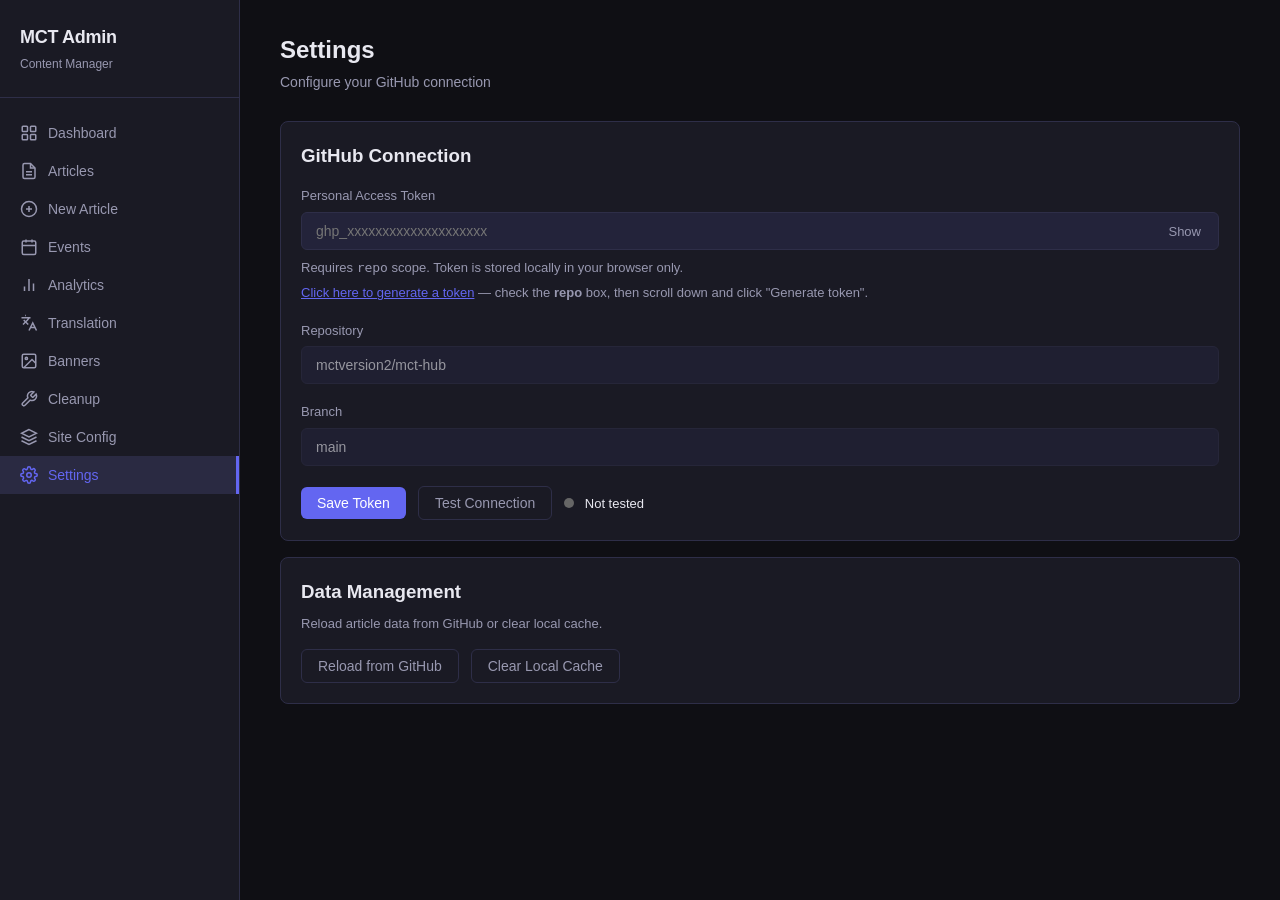
==== admin.html @ 4ca8de37 "Fix: remove localStorage caching for articles (too large, causes corruption)" ====
<!DOCTYPE html>
<html lang="en">
<head>
<meta charset="UTF-8">
<meta name="viewport" content="width=device-width, initial-scale=1.0">
<title>MCT Admin Panel</title>
<style>
*, *::before, *::after { box-sizing: border-box; margin: 0; padding: 0; }

:root {
  --bg: #0f0f14;
  --bg-card: #1a1a24;
  --bg-input: #23233a;
  --bg-hover: #2a2a42;
  --border: #2e2e48;
  --text: #e8e8f0;
  --text-dim: #9898b0;
  --accent: #6366f1;
  --accent-hover: #818cf8;
  --danger: #ef4444;
  --danger-hover: #f87171;
  --success: #22c55e;
  --warning: #f59e0b;
  --radius: 8px;
  --font: 'Inter', -apple-system, BlinkMacSystemFont, 'Segoe UI', sans-serif;
}

body {
  font-family: var(--font);
  background: var(--bg);
  color: var(--text);
  min-height: 100vh;
  line-height: 1.5;
}

/* Layout */
.app { display: flex; min-height: 100vh; }

.sidebar {
  width: 240px;
  background: var(--bg-card);
  border-right: 1px solid var(--border);
  padding: 24px 0;
  flex-shrink: 0;
  position: fixed;
  top: 0;
  left: 0;
  bottom: 0;
  overflow-y: auto;
  z-index: 100;
}

.sidebar-brand {
  padding: 0 20px 24px;
  border-bottom: 1px solid var(--border);
  margin-bottom: 16px;
}

.sidebar-brand h1 {
  font-size: 18px;
  font-weight: 700;
  color: var(--text);
  letter-spacing: -0.3px;
}

.sidebar-brand p {
  font-size: 12px;
  color: var(--text-dim);
  margin-top: 4px;
}

.nav-item {
  display: flex;
  align-items: center;
  gap: 10px;
  padding: 10px 20px;
  color: var(--text-dim);
  cursor: pointer;
  font-size: 14px;
  transition: all 0.15s;
  border: none;
  background: none;
  width: 100%;
  text-align: left;
  font-family: var(--font);
}

.nav-item:hover { background: var(--bg-hover); color: var(--text); }
.nav-item.active { background: var(--bg-hover); color: var(--accent); border-right: 3px solid var(--accent); }
.nav-item svg { width: 18px; height: 18px; flex-shrink: 0; }

.main-content {
  flex: 1;
  margin-left: 240px;
  padding: 32px 40px;
  max-width: 1200px;
}

/* Page header */
.page-header {
  margin-bottom: 28px;
}

.page-header h2 {
  font-size: 24px;
  font-weight: 700;
  margin-bottom: 4px;
}

.page-header p {
  color: var(--text-dim);
  font-size: 14px;
}

/* Cards */
.card {
  background: var(--bg-card);
  border: 1px solid var(--border);
  border-radius: var(--radius);
  padding: 20px;
  margin-bottom: 16px;
}

/* Stats grid */
.stats-grid {
  display: grid;
  grid-template-columns: repeat(auto-fit, minmax(180px, 1fr));
  gap: 16px;
  margin-bottom: 24px;
}

.stat-card {
  background: var(--bg-card);
  border: 1px solid var(--border);
  border-radius: var(--radius);
  padding: 20px;
}

.stat-card .label {
  font-size: 12px;
  color: var(--text-dim);
  text-transform: uppercase;
  letter-spacing: 0.5px;
  margin-bottom: 8px;
}

.stat-card .value {
  font-size: 28px;
  font-weight: 700;
}

/* Buttons */
.btn {
  display: inline-flex;
  align-items: center;
  gap: 6px;
  padding: 8px 16px;
  border-radius: 6px;
  border: none;
  font-family: var(--font);
  font-size: 14px;
  font-weight: 500;
  cursor: pointer;
  transition: all 0.15s;
}

.btn-primary { background: var(--accent); color: white; }
.btn-primary:hover { background: var(--accent-hover); }
.btn-primary:disabled { opacity: 0.5; cursor: not-allowed; }

.btn-danger { background: var(--danger); color: white; }
.btn-danger:hover { background: var(--danger-hover); }

.btn-ghost {
  background: transparent;
  color: var(--text-dim);
  border: 1px solid var(--border);
}
.btn-ghost:hover { background: var(--bg-hover); color: var(--text); }

.btn-sm { padding: 5px 10px; font-size: 13px; }

/* Form elements */
.form-group {
  margin-bottom: 18px;
}

.form-group label {
  display: block;
  font-size: 13px;
  font-weight: 500;
  color: var(--text-dim);
  margin-bottom: 6px;
}

.form-input, .form-select, .form-textarea {
  width: 100%;
  padding: 10px 14px;
  background: var(--bg-input);
  border: 1px solid var(--border);
  border-radius: 6px;
  color: var(--text);
  font-family: var(--font);
  font-size: 14px;
  transition: border-color 0.15s;
}

.form-input:focus, .form-select:focus, .form-textarea:focus {
  outline: none;
  border-color: var(--accent);
}

.form-select {
  appearance: none;
  background-image: url("data:image/svg+xml,%3Csvg xmlns='http://www.w3.org/2000/svg' width='12' height='12' fill='%239898b0' viewBox='0 0 16 16'%3E%3Cpath d='M8 11L3 6h10l-5 5z'/%3E%3C/svg%3E");
  background-repeat: no-repeat;
  background-position: right 12px center;
  padding-right: 36px;
}

.form-textarea {
  min-height: 200px;
  resize: vertical;
  line-height: 1.6;
}

/* Table */
.table-wrap {
  overflow-x: auto;
}

table {
  width: 100%;
  border-collapse: collapse;
  font-size: 14px;
}

th {
  text-align: left;
  padding: 10px 14px;
  font-size: 12px;
  color: var(--text-dim);
  text-transform: uppercase;
  letter-spacing: 0.5px;
  border-bottom: 1px solid var(--border);
  font-weight: 600;
  white-space: nowrap;
  cursor: pointer;
  user-select: none;
}

th:hover { color: var(--text); }
th.sorted { color: var(--accent); }

td {
  padding: 10px 14px;
  border-bottom: 1px solid var(--border);
  vertical-align: top;
}

tr:hover td { background: var(--bg-hover); }

.title-cell {
  max-width: 300px;
  overflow: hidden;
  text-overflow: ellipsis;
  white-space: nowrap;
}

.tag {
  display: inline-block;
  padding: 2px 8px;
  border-radius: 12px;
  font-size: 11px;
  background: var(--bg-hover);
  color: var(--text-dim);
  margin: 1px 2px;
}

.source-badge {
  display: inline-block;
  padding: 2px 8px;
  border-radius: 4px;
  font-size: 11px;
  font-weight: 600;
  text-transform: uppercase;
}

.source-facebook { background: #1a3a5c; color: #60a5fa; }
.source-website { background: #1a3c2a; color: #4ade80; }
.source-mct1_facebook { background: #3a2a1a; color: #fbbf24; }

/* Pagination */
.pagination {
  display: flex;
  align-items: center;
  justify-content: center;
  gap: 8px;
  margin-top: 20px;
  flex-wrap: wrap;
}

.pagination button {
  padding: 6px 12px;
  border-radius: 6px;
  border: 1px solid var(--border);
  background: var(--bg-card);
  color: var(--text-dim);
  cursor: pointer;
  font-family: var(--font);
  font-size: 13px;
}

.pagination button:hover { background: var(--bg-hover); color: var(--text); }
.pagination button.active { background: var(--accent); color: white; border-color: var(--accent); }
.pagination button:disabled { opacity: 0.3; cursor: not-allowed; }

/* Search */
.search-bar {
  position: relative;
  margin-bottom: 16px;
}

.search-bar input {
  width: 100%;
  padding: 10px 14px 10px 40px;
  background: var(--bg-input);
  border: 1px solid var(--border);
  border-radius: 6px;
  color: var(--text);
  font-family: var(--font);
  font-size: 14px;
}

.search-bar input:focus { outline: none; border-color: var(--accent); }

.search-bar svg {
  position: absolute;
  left: 12px;
  top: 50%;
  transform: translateY(-50%);
  width: 18px;
  height: 18px;
  color: var(--text-dim);
}

/* Connection status */
.status-dot {
  display: inline-block;
  width: 10px;
  height: 10px;
  border-radius: 50%;
  margin-right: 6px;
}

.status-dot.connected { background: var(--success); box-shadow: 0 0 6px var(--success); }
.status-dot.disconnected { background: var(--danger); box-shadow: 0 0 6px var(--danger); }
.status-dot.unknown { background: #666; }

/* Toast */
.toast-container {
  position: fixed;
  top: 20px;
  right: 20px;
  z-index: 9999;
  display: flex;
  flex-direction: column;
  gap: 8px;
}

.toast {
  padding: 12px 20px;
  border-radius: 8px;
  font-size: 14px;
  box-shadow: 0 4px 20px rgba(0,0,0,0.4);
  animation: slideIn 0.3s ease;
  max-width: 400px;
}

.toast.success { background: #166534; color: #bbf7d0; border: 1px solid #22c55e; }
.toast.error { background: #7f1d1d; color: #fecaca; border: 1px solid #ef4444; }
.toast.info { background: #1e3a5f; color: #bfdbfe; border: 1px solid #3b82f6; }

@keyframes slideIn {
  from { transform: translateX(100%); opacity: 0; }
  to { transform: translateX(0); opacity: 1; }
}

/* Progress overlay */
.progress-overlay {
  position: fixed;
  inset: 0;
  background: rgba(0,0,0,0.7);
  display: flex;
  align-items: center;
  justify-content: center;
  z-index: 10000;
}

.progress-box {
  background: var(--bg-card);
  border: 1px solid var(--border);
  border-radius: 12px;
  padding: 32px 40px;
  min-width: 380px;
  text-align: center;
}

.progress-box h3 { margin-bottom: 16px; font-size: 18px; }

.progress-bar-track {
  width: 100%;
  height: 6px;
  background: var(--bg-input);
  border-radius: 3px;
  overflow: hidden;
  margin-bottom: 12px;
}

.progress-bar-fill {
  height: 100%;
  background: var(--accent);
  border-radius: 3px;
  transition: width 0.3s;
}

.progress-step {
  font-size: 13px;
  color: var(--text-dim);
}

/* Modal */
.modal-overlay {
  position: fixed;
  inset: 0;
  background: rgba(0,0,0,0.6);
  display: flex;
  align-items: center;
  justify-content: center;
  z-index: 9000;
}

.modal {
  background: var(--bg-card);
  border: 1px solid var(--border);
  border-radius: 12px;
  padding: 28px;
  min-width: 400px;
  max-width: 500px;
}

.modal h3 { margin-bottom: 12px; font-size: 18px; }
.modal p { color: var(--text-dim); font-size: 14px; margin-bottom: 20px; }

.modal-actions {
  display: flex;
  justify-content: flex-end;
  gap: 10px;
}

/* Recent articles list */
.recent-list { list-style: none; }

.recent-list li {
  padding: 10px 0;
  border-bottom: 1px solid var(--border);
  display: flex;
  justify-content: space-between;
  align-items: center;
  font-size: 14px;
}

.recent-list li:last-child { border-bottom: none; }

.recent-title {
  flex: 1;
  overflow: hidden;
  text-overflow: ellipsis;
  white-space: nowrap;
  margin-right: 16px;
}

.recent-date { color: var(--text-dim); font-size: 13px; white-space: nowrap; }

/* Helper */
.hidden { display: none !important; }
.mt-8 { margin-top: 8px; }
.mt-16 { margin-top: 16px; }
.mb-16 { margin-bottom: 16px; }
.flex-between { display: flex; justify-content: space-between; align-items: center; }
.text-dim { color: var(--text-dim); }
.text-sm { font-size: 13px; }

/* Month filter buttons */
.month-filter-btn {
  background: transparent;
  color: var(--text-dim);
  border: 1px solid var(--border);
}
.month-filter-btn:hover { background: var(--bg-hover); color: var(--text); }
.month-filter-btn.active { background: var(--accent); color: white; border-color: var(--accent); }

/* Event color swatches */
.color-swatch {
  display: inline-block;
  width: 22px;
  height: 22px;
  border-radius: 4px;
  border: 1px solid rgba(255,255,255,0.1);
  vertical-align: middle;
}

.duration-badge {
  display: inline-block;
  padding: 2px 8px;
  border-radius: 12px;
  font-size: 11px;
  font-weight: 600;
  text-transform: uppercase;
}

.dur-day { background: #1a3c2a; color: #4ade80; }
.dur-week { background: #1a3a5c; color: #60a5fa; }
.dur-month { background: #3a2a1a; color: #fbbf24; }

.banner-thumb {
  width: 80px;
  height: 32px;
  object-fit: cover;
  border-radius: 4px;
  border: 1px solid var(--border);
}

/* Bar chart */
.bar-row {
  display: flex;
  align-items: center;
  gap: 10px;
  margin-bottom: 8px;
  font-size: 13px;
}
.bar-label {
  width: 120px;
  text-align: right;
  color: var(--text-dim);
  flex-shrink: 0;
  overflow: hidden;
  text-overflow: ellipsis;
  white-space: nowrap;
}
.bar-track {
  flex: 1;
  height: 24px;
  background: var(--bg-input);
  border-radius: 4px;
  overflow: hidden;
}
.bar-fill {
  height: 100%;
  border-radius: 4px;
  display: flex;
  align-items: center;
  padding-left: 8px;
  font-size: 12px;
  font-weight: 600;
  color: white;
  min-width: 30px;
  transition: width 0.5s ease;
}

/* Banner gallery */
.banner-card {
  border: 1px solid var(--border);
  border-radius: 8px;
  overflow: hidden;
  background: var(--bg-card);
}
.banner-card img {
  width: 100%;
  height: 120px;
  object-fit: cover;
  display: block;
}
.banner-card-info {
  padding: 10px 12px;
}
.banner-card-info h4 {
  font-size: 13px;
  font-weight: 600;
  margin-bottom: 2px;
  white-space: nowrap;
  overflow: hidden;
  text-overflow: ellipsis;
}
.banner-card-info p {
  font-size: 12px;
  color: var(--text-dim);
}
.banner-card-actions {
  padding: 0 12px 10px;
  display: flex;
  gap: 6px;
}

.banner-missing {
  display: flex;
  align-items: center;
  justify-content: center;
  height: 120px;
  background: var(--bg-input);
  color: var(--text-dim);
  font-size: 13px;
}

/* Cleanup preview */
.cleanup-match {
  padding: 10px 14px;
  border-bottom: 1px solid var(--border);
  font-size: 13px;
}
.cleanup-match:last-child { border-bottom: none; }
.cleanup-match-title {
  font-weight: 600;
  margin-bottom: 4px;
  color: var(--text);
}
.cleanup-match-context {
  color: var(--text-dim);
  line-height: 1.5;
}
.cleanup-match-context mark {
  background: rgba(239,68,68,0.3);
  color: var(--text);
  padding: 1px 2px;
  border-radius: 2px;
}
.cleanup-match-context .replacement {
  background: rgba(34,197,94,0.3);
  color: var(--text);
  padding: 1px 2px;
  border-radius: 2px;
}

/* Issue cards */
.issue-card {
  padding: 12px 16px;
  border: 1px solid var(--border);
  border-radius: 8px;
  margin-bottom: 8px;
  display: flex;
  align-items: center;
  gap: 12px;
}
.issue-icon {
  width: 32px;
  height: 32px;
  border-radius: 8px;
  display: flex;
  align-items: center;
  justify-content: center;
  flex-shrink: 0;
  font-size: 16px;
}
.issue-icon.ok { background: #1a3c2a; }
.issue-icon.warn { background: #3a2a1a; }
.issue-icon.error { background: #3a1a1a; }

/* Scrollbar */
::-webkit-scrollbar { width: 8px; height: 8px; }
::-webkit-scrollbar-track { background: var(--bg); }
::-webkit-scrollbar-thumb { background: var(--border); border-radius: 4px; }
::-webkit-scrollbar-thumb:hover { background: #444; }

/* Token input */
.token-input-wrap {
  position: relative;
}
.token-toggle {
  position: absolute;
  right: 10px;
  top: 50%;
  transform: translateY(-50%);
  background: none;
  border: none;
  color: var(--text-dim);
  cursor: pointer;
  font-size: 13px;
  padding: 4px 8px;
}
.token-toggle:hover { color: var(--text); }

/* Responsive */
@media (max-width: 900px) {
  .sidebar { width: 60px; padding: 16px 0; }
  .sidebar-brand { padding: 0 10px 16px; }
  .sidebar-brand h1 { font-size: 14px; }
  .sidebar-brand p { display: none; }
  .nav-item span { display: none; }
  .nav-item { padding: 10px; justify-content: center; }
  .main-content { margin-left: 60px; padding: 20px; }
}
</style>
</head>
<body>
<div class="app">
  <!-- Sidebar -->
  <nav class="sidebar">
    <div class="sidebar-brand">
      <h1>MCT Admin</h1>
      <p>Content Manager</p>
    </div>
    <button class="nav-item active" data-page="dashboard" onclick="navigateTo('dashboard')">
      <svg viewBox="0 0 24 24" fill="none" stroke="currentColor" stroke-width="2"><rect x="3" y="3" width="7" height="7" rx="1"/><rect x="14" y="3" width="7" height="7" rx="1"/><rect x="3" y="14" width="7" height="7" rx="1"/><rect x="14" y="14" width="7" height="7" rx="1"/></svg>
      <span>Dashboard</span>
    </button>
    <button class="nav-item" data-page="articles" onclick="navigateTo('articles')">
      <svg viewBox="0 0 24 24" fill="none" stroke="currentColor" stroke-width="2"><path d="M14 2H6a2 2 0 00-2 2v16a2 2 0 002 2h12a2 2 0 002-2V8z"/><polyline points="14,2 14,8 20,8"/><line x1="16" y1="13" x2="8" y2="13"/><line x1="16" y1="17" x2="8" y2="17"/></svg>
      <span>Articles</span>
    </button>
    <button class="nav-item" data-page="create" onclick="navigateTo('create')">
      <svg viewBox="0 0 24 24" fill="none" stroke="currentColor" stroke-width="2"><circle cx="12" cy="12" r="10"/><line x1="12" y1="8" x2="12" y2="16"/><line x1="8" y1="12" x2="16" y2="12"/></svg>
      <span>New Article</span>
    </button>
    <button class="nav-item" data-page="events" onclick="navigateTo('events')">
      <svg viewBox="0 0 24 24" fill="none" stroke="currentColor" stroke-width="2"><rect x="3" y="4" width="18" height="18" rx="2" ry="2"/><line x1="16" y1="2" x2="16" y2="6"/><line x1="8" y1="2" x2="8" y2="6"/><line x1="3" y1="10" x2="21" y2="10"/></svg>
      <span>Events</span>
    </button>
    <button class="nav-item" data-page="analytics" onclick="navigateTo('analytics')">
      <svg viewBox="0 0 24 24" fill="none" stroke="currentColor" stroke-width="2"><path d="M18 20V10"/><path d="M12 20V4"/><path d="M6 20v-6"/></svg>
      <span>Analytics</span>
    </button>
    <button class="nav-item" data-page="translations" onclick="navigateTo('translations')">
      <svg viewBox="0 0 24 24" fill="none" stroke="currentColor" stroke-width="2"><path d="M5 8l6 6"/><path d="M4 14l6-6 2-3"/><path d="M2 5h12"/><path d="M7 2h1"/><path d="M22 22l-5-10-5 10"/><path d="M14 18h6"/></svg>
      <span>Translation</span>
    </button>
    <button class="nav-item" data-page="banners" onclick="navigateTo('banners')">
      <svg viewBox="0 0 24 24" fill="none" stroke="currentColor" stroke-width="2"><rect x="3" y="3" width="18" height="18" rx="2"/><circle cx="8.5" cy="8.5" r="1.5"/><path d="M21 15l-5-5L5 21"/></svg>
      <span>Banners</span>
    </button>
    <button class="nav-item" data-page="cleanup" onclick="navigateTo('cleanup')">
      <svg viewBox="0 0 24 24" fill="none" stroke="currentColor" stroke-width="2"><path d="M14.7 6.3a1 1 0 000 1.4l1.6 1.6a1 1 0 001.4 0l3.77-3.77a6 6 0 01-7.94 7.94l-6.91 6.91a2.12 2.12 0 01-3-3l6.91-6.91a6 6 0 017.94-7.94l-3.76 3.76z"/></svg>
      <span>Cleanup</span>
    </button>
    <button class="nav-item" data-page="site-settings" onclick="navigateTo('site-settings')">
      <svg viewBox="0 0 24 24" fill="none" stroke="currentColor" stroke-width="2"><path d="M12 2L2 7l10 5 10-5-10-5z"/><path d="M2 17l10 5 10-5"/><path d="M2 12l10 5 10-5"/></svg>
      <span>Site Config</span>
    </button>
    <button class="nav-item" data-page="settings" onclick="navigateTo('settings')">
      <svg viewBox="0 0 24 24" fill="none" stroke="currentColor" stroke-width="2"><circle cx="12" cy="12" r="3"/><path d="M19.4 15a1.65 1.65 0 00.33 1.82l.06.06a2 2 0 010 2.83 2 2 0 01-2.83 0l-.06-.06a1.65 1.65 0 00-1.82-.33 1.65 1.65 0 00-1 1.51V21a2 2 0 01-4 0v-.09A1.65 1.65 0 009 19.4a1.65 1.65 0 00-1.82.33l-.06.06a2 2 0 01-2.83-2.83l.06-.06A1.65 1.65 0 004.68 15a1.65 1.65 0 00-1.51-1H3a2 2 0 010-4h.09A1.65 1.65 0 004.6 9a1.65 1.65 0 00-.33-1.82l-.06-.06a2 2 0 012.83-2.83l.06.06A1.65 1.65 0 009 4.68a1.65 1.65 0 001-1.51V3a2 2 0 014 0v.09a1.65 1.65 0 001 1.51 1.65 1.65 0 001.82-.33l.06-.06a2 2 0 012.83 2.83l-.06.06A1.65 1.65 0 0019.32 9a1.65 1.65 0 001.51 1H21a2 2 0 010 4h-.09a1.65 1.65 0 00-1.51 1z"/></svg>
      <span>Settings</span>
    </button>
  </nav>

  <!-- Main content area -->
  <main class="main-content">

    <!-- DASHBOARD PAGE -->
    <div id="page-dashboard" class="page">
      <div class="page-header">
        <h2>Dashboard</h2>
        <p>Overview of your Morning Coffee Thoughts articles</p>
      </div>
      <div id="dashboard-loading" class="card" style="text-align:center;padding:40px;">
        Loading articles from GitHub...
      </div>
      <div id="dashboard-content" class="hidden">
        <div class="stats-grid" id="stats-grid"></div>
        <div class="card">
          <div class="flex-between mb-16">
            <h3>Recently Added</h3>
          </div>
          <ul class="recent-list" id="recent-list"></ul>
        </div>
        <div class="card mt-16">
          <div class="flex-between mb-16">
            <h3>Quick Search</h3>
          </div>
          <div class="search-bar">
            <svg viewBox="0 0 24 24" fill="none" stroke="currentColor" stroke-width="2"><circle cx="11" cy="11" r="8"/><line x1="21" y1="21" x2="16.65" y2="16.65"/></svg>
            <input type="text" id="dashboard-search" placeholder="Search articles by title..." oninput="dashboardSearch(this.value)">
          </div>
          <ul class="recent-list" id="search-results"></ul>
        </div>
      </div>
      <div id="dashboard-no-token" class="card hidden" style="text-align:center;padding:40px;">
        <p style="margin-bottom:16px;">No GitHub token configured. Please set up your token in Settings first.</p>
        <button class="btn btn-primary" onclick="navigateTo('settings')">Go to Settings</button>
      </div>
    </div>

    <!-- ARTICLES PAGE -->
    <div id="page-articles" class="page hidden">
      <div class="page-header flex-between">
        <div>
          <h2>Articles</h2>
          <p>Manage all your articles</p>
        </div>
        <button class="btn btn-primary" onclick="navigateTo('create')">+ New Article</button>
      </div>
      <div class="search-bar">
        <svg viewBox="0 0 24 24" fill="none" stroke="currentColor" stroke-width="2"><circle cx="11" cy="11" r="8"/><line x1="21" y1="21" x2="16.65" y2="16.65"/></svg>
        <input type="text" id="articles-search" placeholder="Search articles..." oninput="filterArticles(this.value)">
      </div>
      <div class="card" style="padding:0;overflow:hidden;">
        <div class="table-wrap">
          <table>
            <thead>
              <tr>
                <th onclick="sortArticles('title')">Title</th>
                <th onclick="sortArticles('category')">Category</th>
                <th onclick="sortArticles('source')">Source</th>
                <th onclick="sortArticles('date')" class="sorted">Date</th>
                <th>Tags</th>
                <th onclick="sortArticles('word_count')">Words</th>
                <th>Actions</th>
              </tr>
            </thead>
            <tbody id="articles-tbody"></tbody>
          </table>
        </div>
      </div>
      <div class="pagination" id="articles-pagination"></div>
    </div>

    <!-- CREATE / EDIT PAGE -->
    <div id="page-create" class="page hidden">
      <div class="page-header">
        <h2 id="form-title">Create New Article</h2>
        <p id="form-subtitle">Write and publish a new article to the MCT portal</p>
      </div>
      <div class="card">
        <form id="article-form" onsubmit="return false;">
          <input type="hidden" id="edit-index" value="">
          <div style="display:grid;grid-template-columns:1fr 1fr;gap:0 24px;">
            <div class="form-group">
              <label for="field-title">Title</label>
              <input type="text" id="field-title" class="form-input" required placeholder="Article title">
            </div>
            <div class="form-group">
              <label for="field-date">Date</label>
              <input type="date" id="field-date" class="form-input" required>
            </div>
            <div class="form-group">
              <label for="field-category">Category</label>
              <select id="field-category" class="form-select" required>
                <option value="News">News</option>
                <option value="Commentary">Commentary</option>
                <option value="Opinion">Opinion</option>
                <option value="Reflection">Reflection</option>
                <option value="Coffee">Coffee</option>
              </select>
            </div>
            <div class="form-group">
              <label for="field-source">Source</label>
              <select id="field-source" class="form-select" required>
                <option value="website" selected>website</option>
                <option value="facebook">facebook</option>
                <option value="mct1_facebook">mct1_facebook</option>
              </select>
            </div>
            <div class="form-group">
              <label for="field-tags">Tags (comma-separated)</label>
              <input type="text" id="field-tags" class="form-input" placeholder="e.g. politics, economy, opinion">
            </div>
            <div class="form-group">
              <label for="field-image">Image URL (optional)</label>
              <input type="text" id="field-image" class="form-input" placeholder="https://example.com/image.jpg">
            </div>
          </div>
          <div class="form-group">
            <label for="field-text">Article Text</label>
            <textarea id="field-text" class="form-textarea" required placeholder="Write your article here..."></textarea>
          </div>
          <div style="display:flex;gap:12px;align-items:center;">
            <button type="button" class="btn btn-primary" id="publish-btn" onclick="publishArticle()">Publish Article</button>
            <button type="button" class="btn btn-ghost" id="cancel-edit-btn" class="hidden" onclick="cancelEdit()">Cancel</button>
            <span id="word-count-display" class="text-dim text-sm"></span>
          </div>
        </form>
      </div>
    </div>

    <!-- EVENTS PAGE -->
    <div id="page-events" class="page hidden">
      <div class="page-header flex-between">
        <div>
          <h2>Events Manager</h2>
          <p>Manage event banners that appear on the portal</p>
        </div>
        <button class="btn btn-primary" onclick="showEventForm()">+ New Event</button>
      </div>

      <div id="events-loading" class="card" style="text-align:center;padding:40px;">Loading events from GitHub...</div>
      <div id="events-content" class="hidden">
        <!-- Events stats -->
        <div class="stats-grid" id="events-stats"></div>

        <!-- Month filter -->
        <div class="card" style="padding:12px 20px;margin-bottom:16px;">
          <div style="display:flex;gap:8px;flex-wrap:wrap;align-items:center;">
            <span class="text-dim text-sm" style="margin-right:4px;">Filter:</span>
            <button class="btn btn-sm month-filter-btn active" data-month="0" onclick="filterEventsByMonth(0)">All</button>
            <button class="btn btn-sm month-filter-btn" data-month="1" onclick="filterEventsByMonth(1)">Jan</button>
            <button class="btn btn-sm month-filter-btn" data-month="2" onclick="filterEventsByMonth(2)">Feb</button>
            <button class="btn btn-sm month-filter-btn" data-month="3" onclick="filterEventsByMonth(3)">Mar</button>
            <button class="btn btn-sm month-filter-btn" data-month="4" onclick="filterEventsByMonth(4)">Apr</button>
            <button class="btn btn-sm month-filter-btn" data-month="5" onclick="filterEventsByMonth(5)">May</button>
            <button class="btn btn-sm month-filter-btn" data-month="6" onclick="filterEventsByMonth(6)">Jun</button>
            <button class="btn btn-sm month-filter-btn" data-month="7" onclick="filterEventsByMonth(7)">Jul</button>
            <button class="btn btn-sm month-filter-btn" data-month="8" onclick="filterEventsByMonth(8)">Aug</button>
            <button class="btn btn-sm month-filter-btn" data-month="9" onclick="filterEventsByMonth(9)">Sep</button>
            <button class="btn btn-sm month-filter-btn" data-month="10" onclick="filterEventsByMonth(10)">Oct</button>
            <button class="btn btn-sm month-filter-btn" data-month="11" onclick="filterEventsByMonth(11)">Nov</button>
            <button class="btn btn-sm month-filter-btn" data-month="12" onclick="filterEventsByMonth(12)">Dec</button>
          </div>
        </div>

        <!-- Events table -->
        <div class="card" style="padding:0;overflow:hidden;">
          <div class="table-wrap">
            <table>
              <thead>
                <tr>
                  <th>Event</th>
                  <th>Period</th>
                  <th>Duration</th>
                  <th>Colors</th>
                  <th>Banner</th>
                  <th>Actions</th>
                </tr>
              </thead>
              <tbody id="events-tbody"></tbody>
            </table>
          </div>
        </div>
      </div>

      <!-- Event form (hidden by default) -->
      <div id="event-form-section" class="hidden">
        <div class="card" style="margin-top:16px;">
          <h3 id="event-form-title" style="margin-bottom:20px;">New Event</h3>
          <form id="event-form" onsubmit="return false;">
            <input type="hidden" id="event-edit-idx" value="-1">

            <div style="display:grid;grid-template-columns:1fr 1fr;gap:0 24px;">
              <div class="form-group">
                <label for="evt-id">ID (slug)</label>
                <input type="text" id="evt-id" class="form-input" placeholder="e.g. new-year, christmas" required>
              </div>
              <div class="form-group">
                <label for="evt-emoji">Emoji</label>
                <input type="text" id="evt-emoji" class="form-input" placeholder="e.g. 🎆" style="max-width:120px;">
              </div>
              <div class="form-group" style="grid-column:1/-1;">
                <label for="evt-name">Name</label>
                <input type="text" id="evt-name" class="form-input" placeholder="Event display title" required>
              </div>
              <div class="form-group" style="grid-column:1/-1;">
                <label for="evt-subtitle">Subtitle</label>
                <input type="text" id="evt-subtitle" class="form-input" placeholder="Secondary line / call to action">
              </div>

              <div class="form-group">
                <label for="evt-start-month">Start Month (1-12)</label>
                <input type="number" id="evt-start-month" class="form-input" min="1" max="12" required>
              </div>
              <div class="form-group">
                <label for="evt-start-day">Start Day (1-31)</label>
                <input type="number" id="evt-start-day" class="form-input" min="1" max="31" required>
              </div>
              <div class="form-group">
                <label for="evt-end-month">End Month (1-12)</label>
                <input type="number" id="evt-end-month" class="form-input" min="1" max="12" required>
              </div>
              <div class="form-group">
                <label for="evt-end-day">End Day (1-31)</label>
                <input type="number" id="evt-end-day" class="form-input" min="1" max="31" required>
              </div>

              <div class="form-group">
                <label for="evt-duration">Duration (priority)</label>
                <select id="evt-duration" class="form-select" required>
                  <option value="day">Day</option>
                  <option value="week">Week</option>
                  <option value="month">Month</option>
                </select>
              </div>
              <div class="form-group">
                <label>&nbsp;</label>
                <p class="text-dim text-sm" style="margin-top:4px;">Day &gt; Week &gt; Month priority. Shorter events override longer ones when overlapping.</p>
              </div>

              <div class="form-group">
                <label for="evt-accent1">Accent Color</label>
                <div style="display:flex;gap:8px;align-items:center;">
                  <input type="color" id="evt-accent1" value="#6366f1" style="width:48px;height:36px;border:1px solid var(--border);border-radius:4px;background:var(--bg-input);cursor:pointer;">
                  <input type="text" id="evt-accent1-hex" class="form-input" style="max-width:120px;" placeholder="#hex" oninput="document.getElementById('evt-accent1').value=this.value">
                </div>
              </div>
              <div class="form-group">
                <label for="evt-accent2">Accent Color 2</label>
                <div style="display:flex;gap:8px;align-items:center;">
                  <input type="color" id="evt-accent2" value="#4f46e5" style="width:48px;height:36px;border:1px solid var(--border);border-radius:4px;background:var(--bg-input);cursor:pointer;">
                  <input type="text" id="evt-accent2-hex" class="form-input" style="max-width:120px;" placeholder="#hex" oninput="document.getElementById('evt-accent2').value=this.value">
                </div>
              </div>
              <div class="form-group">
                <label for="evt-text-color">Text Color</label>
                <div style="display:flex;gap:8px;align-items:center;">
                  <input type="color" id="evt-text-color" value="#ffffff" style="width:48px;height:36px;border:1px solid var(--border);border-radius:4px;background:var(--bg-input);cursor:pointer;">
                  <input type="text" id="evt-text-color-hex" class="form-input" style="max-width:120px;" placeholder="#hex" oninput="document.getElementById('evt-text-color').value=this.value">
                </div>
              </div>
              <div class="form-group">
                <label>Preview</label>
                <div id="evt-color-preview" style="height:50px;border-radius:8px;display:flex;align-items:center;justify-content:center;font-weight:600;font-size:14px;">Banner Preview</div>
              </div>

              <div class="form-group" style="grid-column:1/-1;">
                <label for="evt-image-prompt">Image Prompt (for AI generation)</label>
                <textarea id="evt-image-prompt" class="form-textarea" style="min-height:80px;" placeholder="AI image generation prompt, e.g. 'Festive New Year celebration banner, golden fireworks...'"></textarea>
              </div>

              <div class="form-group" style="grid-column:1/-1;">
                <label for="evt-banner-upload">Banner Image (upload)</label>
                <div style="display:flex;gap:12px;align-items:center;">
                  <input type="file" id="evt-banner-upload" accept="image/png,image/jpeg,image/webp" style="font-size:13px;">
                  <span id="evt-banner-status" class="text-dim text-sm"></span>
                </div>
                <p class="text-dim text-sm mt-8">Upload a banner image (PNG/JPG/WebP). It will be saved as <code>events/event-{id}.png</code> on GitHub.</p>
                <div id="evt-banner-preview" style="margin-top:12px;"></div>
              </div>
            </div>

            <div style="display:flex;gap:12px;margin-top:12px;">
              <button type="button" class="btn btn-primary" onclick="saveEvent()">Save Event</button>
              <button type="button" class="btn btn-ghost" onclick="cancelEventForm()">Cancel</button>
            </div>
          </form>
        </div>
      </div>
    </div>

    <!-- Event delete confirmation modal -->
    <div class="modal-overlay hidden" id="event-delete-modal">
      <div class="modal">
        <h3>Delete Event</h3>
        <p>Are you sure you want to delete "<span id="event-delete-name"></span>"? This will remove it from the events calendar.</p>
        <div class="modal-actions">
          <button class="btn btn-ghost" onclick="closeEventDeleteModal()">Cancel</button>
          <button class="btn btn-danger" onclick="confirmEventDelete()">Delete</button>
        </div>
      </div>
    </div>

    <!-- ANALYTICS PAGE -->
    <div id="page-analytics" class="page hidden">
      <div class="page-header">
        <h2>Analytics</h2>
        <p>Article statistics and content insights</p>
      </div>
      <div id="analytics-loading" class="card" style="text-align:center;padding:40px;">Loading analytics...</div>
      <div id="analytics-content" class="hidden">
        <div class="stats-grid" id="analytics-stats"></div>

        <div style="display:grid;grid-template-columns:1fr 1fr;gap:16px;margin-bottom:16px;">
          <div class="card">
            <h3 style="margin-bottom:16px;">Articles by Category</h3>
            <div id="chart-category"></div>
          </div>
          <div class="card">
            <h3 style="margin-bottom:16px;">Articles by Source</h3>
            <div id="chart-source"></div>
          </div>
        </div>

        <div class="card" style="margin-bottom:16px;">
          <h3 style="margin-bottom:16px;">Articles by Month</h3>
          <div id="chart-monthly" style="overflow-x:auto;"></div>
        </div>

        <div style="display:grid;grid-template-columns:1fr 1fr;gap:16px;margin-bottom:16px;">
          <div class="card">
            <h3 style="margin-bottom:16px;">Top 15 Tags</h3>
            <div id="chart-tags"></div>
          </div>
          <div class="card">
            <h3 style="margin-bottom:16px;">Word Count Distribution</h3>
            <div id="chart-wordcount"></div>
          </div>
        </div>
      </div>
    </div>

    <!-- TRANSLATIONS PAGE -->
    <div id="page-translations" class="page hidden">
      <div class="page-header">
        <h2>Translation Management</h2>
        <p>Filipino translation settings for articles</p>
      </div>
      <div class="card" style="margin-bottom:16px;">
        <h3 style="margin-bottom:12px;">Translation Disclaimer</h3>
        <p class="text-dim text-sm mb-16">This text appears when a reader activates the Filipino translation on any article.</p>
        <div class="form-group">
          <label for="tl-disclaimer">Disclaimer Text</label>
          <textarea id="tl-disclaimer" class="form-textarea" style="min-height:80px;">This is a machine translation. It may get context, attribution, or meaning wrong. For accuracy, always refer to the English version.</textarea>
        </div>
        <div class="form-group">
          <label for="tl-btn-label">Button Label (English state)</label>
          <input type="text" id="tl-btn-label" class="form-input" value="Basahin sa Filipino">
        </div>
        <div class="form-group">
          <label for="tl-btn-label-active">Button Label (Filipino state)</label>
          <input type="text" id="tl-btn-label-active" class="form-input" value="Read in English">
        </div>
        <button class="btn btn-primary" onclick="saveTranslationSettings()">Save Translation Settings</button>
      </div>

      <div class="card">
        <div class="flex-between mb-16">
          <h3>Translation-Eligible Articles</h3>
          <span class="text-dim text-sm" id="tl-eligible-count"></span>
        </div>
        <p class="text-dim text-sm mb-16">Translation is available on News and Commentary articles. These categories are automatically eligible.</p>
        <div class="table-wrap">
          <table>
            <thead><tr><th>Title</th><th>Category</th><th>Date</th><th>Words</th></tr></thead>
            <tbody id="tl-articles-tbody"></tbody>
          </table>
        </div>
        <div class="pagination" id="tl-pagination"></div>
      </div>
    </div>

    <!-- BANNERS PAGE -->
    <div id="page-banners" class="page hidden">
      <div class="page-header">
        <h2>Banner Gallery</h2>
        <p>View and manage event banner images</p>
      </div>
      <div id="banners-loading" class="card" style="text-align:center;padding:40px;">Loading banners...</div>
      <div id="banners-content" class="hidden">
        <div class="stats-grid" id="banner-stats"></div>

        <div class="card" style="margin-bottom:16px;">
          <div class="flex-between mb-16">
            <h3>Missing Banners</h3>
            <span class="text-dim text-sm" id="missing-banner-count"></span>
          </div>
          <div id="missing-banners-list"></div>
        </div>

        <div class="card">
          <h3 style="margin-bottom:16px;">All Banners</h3>
          <div id="banner-gallery" style="display:grid;grid-template-columns:repeat(auto-fill,minmax(280px,1fr));gap:16px;"></div>
        </div>
      </div>
    </div>

    <!-- CLEANUP PAGE -->
    <div id="page-cleanup" class="page hidden">
      <div class="page-header">
        <h2>Article Cleanup</h2>
        <p>Find and fix issues across all articles</p>
      </div>

      <div class="card" style="margin-bottom:16px;">
        <h3 style="margin-bottom:16px;">Bulk Find & Replace</h3>
        <p class="text-dim text-sm mb-16">Search across all article text and replace matches. Preview changes before applying.</p>
        <div style="display:grid;grid-template-columns:1fr 1fr;gap:16px;">
          <div class="form-group">
            <label for="cleanup-find">Find</label>
            <input type="text" id="cleanup-find" class="form-input" placeholder="Text to find...">
          </div>
          <div class="form-group">
            <label for="cleanup-replace">Replace with</label>
            <input type="text" id="cleanup-replace" class="form-input" placeholder="Replacement text (leave empty to delete)">
          </div>
        </div>
        <div style="display:flex;gap:8px;align-items:center;">
          <label style="font-size:13px;color:var(--text-dim);display:flex;align-items:center;gap:6px;">
            <input type="checkbox" id="cleanup-case"> Case sensitive
          </label>
          <label style="font-size:13px;color:var(--text-dim);display:flex;align-items:center;gap:6px;margin-left:16px;">
            <input type="checkbox" id="cleanup-titles"> Search titles too
          </label>
        </div>
        <div style="display:flex;gap:12px;margin-top:16px;">
          <button class="btn btn-primary" onclick="previewFindReplace()">Preview</button>
          <button class="btn btn-danger" id="apply-replace-btn" onclick="applyFindReplace()" disabled>Apply Changes</button>
          <span class="text-dim text-sm" id="cleanup-match-count" style="align-self:center;"></span>
        </div>
        <div id="cleanup-preview" style="margin-top:16px;max-height:400px;overflow-y:auto;"></div>
      </div>

      <div class="card" style="margin-bottom:16px;">
        <h3 style="margin-bottom:16px;">Issue Scanner</h3>
        <p class="text-dim text-sm mb-16">Scan all articles for common issues.</p>
        <button class="btn btn-primary" onclick="runCleanupScan()">Run Scan</button>
        <div id="scan-results" style="margin-top:16px;"></div>
      </div>
    </div>

    <!-- SITE SETTINGS PAGE -->
    <div id="page-site-settings" class="page hidden">
      <div class="page-header">
        <h2>Site Configuration</h2>
        <p>Edit site content that appears on the portal</p>
      </div>

      <div class="card" style="margin-bottom:16px;">
        <h3 style="margin-bottom:16px;">Donation Settings</h3>
        <div style="display:grid;grid-template-columns:1fr 1fr;gap:0 24px;">
          <div class="form-group">
            <label for="site-gcash-number">GCash Number</label>
            <input type="text" id="site-gcash-number" class="form-input" value="0969 314 4839">
          </div>
          <div class="form-group">
            <label for="site-gcash-qr">GCash QR Image</label>
            <div style="display:flex;gap:12px;align-items:center;">
              <input type="file" id="site-gcash-qr" accept="image/png,image/jpeg,image/webp" style="font-size:13px;">
            </div>
          </div>
          <div class="form-group" style="grid-column:1/-1;">
            <label for="site-donation-title">Donation Popup Title</label>
            <input type="text" id="site-donation-title" class="form-input" value="This work is free. But it isn't free to make.">
          </div>
          <div class="form-group" style="grid-column:1/-1;">
            <label for="site-donation-text">Donation Popup Text</label>
            <textarea id="site-donation-text" class="form-textarea" style="min-height:100px;">Every article on Morning Coffee Thoughts is researched, written, and published independently — no sponsors, no corporate backing, no newsroom. Just one person, a cup of coffee, and a commitment to honest Philippine commentary.

If this work has value to you, a small contribution through GCash helps keep it going.</textarea>
          </div>
        </div>
        <button class="btn btn-primary" onclick="saveDonationSettings()">Save Donation Settings</button>
      </div>

      <div class="card" style="margin-bottom:16px;">
        <h3 style="margin-bottom:16px;">About Page</h3>
        <div class="form-group">
          <label for="site-about-tagline">Tagline</label>
          <input type="text" id="site-about-tagline" class="form-input" value="Personal reflections over a cup of coffee. Thoughts on life, the Philippines, and everything in between.">
        </div>
        <div class="form-group">
          <label for="site-about-text">About Text (HTML)</label>
          <textarea id="site-about-text" class="form-textarea" style="min-height:160px;"><p>Morning Coffee Thoughts (MCT) is an independent Philippine political commentary platform that covers the issues that matter most to Filipinos — from elections and governance to corruption, the ICC, and the West Philippine Sea.</p>
<p>Founded as a personal blog, MCT has grown into a trusted voice in Philippine political discourse, with a community of over 48,000 followers on Facebook. The writing style is direct, thoroughly sourced, and unapologetically honest.</p>
<p>Every article aims to cut through noise and provide context that readers can't easily find elsewhere. Sources are cited. Claims are verified. Commentary is clearly labeled as such.</p>
<p>The portal syncs automatically — new articles published on Facebook or the blog appear here within hours.</p></textarea>
        </div>
        <div class="form-group">
          <label for="site-about-followers">Facebook Followers Count</label>
          <input type="text" id="site-about-followers" class="form-input" value="48K+" style="max-width:200px;">
        </div>
        <button class="btn btn-primary" onclick="saveAboutSettings()">Save About Page</button>
      </div>

      <div class="card">
        <h3 style="margin-bottom:16px;">Footer / Support Banner</h3>
        <div class="form-group">
          <label for="site-support-heading">Support Banner Heading</label>
          <input type="text" id="site-support-heading" class="form-input" value="Support Independent Philippine Voices">
        </div>
        <div class="form-group">
          <label for="site-support-text">Support Banner Text</label>
          <textarea id="site-support-text" class="form-textarea" style="min-height:80px;">Morning Coffee Thoughts is reader-supported. No ads, no sponsors, no corporate backing — just research, facts, and honest commentary. If this work matters to you, consider helping keep it going.</textarea>
        </div>
        <button class="btn btn-primary" onclick="saveSupportSettings()">Save Support Banner</button>
      </div>
    </div>

        <!-- SETTINGS PAGE -->
    <div id="page-settings" class="page hidden">
      <div class="page-header">
        <h2>Settings</h2>
        <p>Configure your GitHub connection</p>
      </div>
      <div class="card">
        <h3 style="margin-bottom:16px;">GitHub Connection</h3>
        <div class="form-group">
          <label for="setting-token">Personal Access Token</label>
          <div class="token-input-wrap">
            <input type="password" id="setting-token" class="form-input" placeholder="ghp_xxxxxxxxxxxxxxxxxxxx" style="padding-right:70px;">
            <button class="token-toggle" onclick="toggleTokenVisibility()">Show</button>
          </div>
          <p class="text-dim text-sm mt-8">Requires <code>repo</code> scope. Token is stored locally in your browser only.</p>
          <p class="text-dim text-sm" style="margin-top:6px;"><a href="https://github.com/settings/tokens/new?scopes=repo&description=MCT+Admin+Panel" target="_blank" style="color:var(--accent);">Click here to generate a token</a> — check the <strong>repo</strong> box, then scroll down and click "Generate token".</p>
        </div>
        <div class="form-group">
          <label>Repository</label>
          <input type="text" class="form-input" value="mctversion2/mct-hub" disabled style="opacity:0.6;">
        </div>
        <div class="form-group">
          <label>Branch</label>
          <input type="text" class="form-input" value="main" disabled style="opacity:0.6;">
        </div>
        <div style="display:flex;gap:12px;align-items:center;margin-top:20px;">
          <button class="btn btn-primary" onclick="saveToken()">Save Token</button>
          <button class="btn btn-ghost" onclick="testConnection()">Test Connection</button>
          <span id="connection-status">
            <span class="status-dot unknown"></span>
            <span class="text-sm">Not tested</span>
          </span>
        </div>
      </div>
      <div class="card mt-16">
        <h3 style="margin-bottom:8px;">Data Management</h3>
        <p class="text-dim text-sm mb-16">Reload article data from GitHub or clear local cache.</p>
        <div style="display:flex;gap:12px;">
          <button class="btn btn-ghost" onclick="loadArticles(true)">Reload from GitHub</button>
          <button class="btn btn-ghost" onclick="clearCache()">Clear Local Cache</button>
        </div>
      </div>
    </div>

  </main>
</div>

<!-- Toast container -->
<div class="toast-container" id="toast-container"></div>

<!-- Progress overlay (hidden by default) -->
<div class="progress-overlay hidden" id="progress-overlay">
  <div class="progress-box">
    <h3 id="progress-title">Publishing...</h3>
    <div class="progress-bar-track">
      <div class="progress-bar-fill" id="progress-bar" style="width:0%"></div>
    </div>
    <p class="progress-step" id="progress-step">Preparing...</p>
  </div>
</div>

<!-- Delete confirmation modal -->
<div class="modal-overlay hidden" id="delete-modal">
  <div class="modal">
    <h3>Delete Article</h3>
    <p>Are you sure you want to delete "<span id="delete-article-title"></span>"? This action cannot be undone.</p>
    <div class="modal-actions">
      <button class="btn btn-ghost" onclick="closeDeleteModal()">Cancel</button>
      <button class="btn btn-danger" id="confirm-delete-btn" onclick="confirmDelete()">Delete</button>
    </div>
  </div>
</div>

<script>
// ============================================================
// State
// ============================================================
const OWNER = 'mctversion2';
const REPO = 'mct-hub';
const BRANCH = 'main';
const API = 'https://api.github.com';
const ARTICLES_PER_PAGE = 25;
const ARTICLES_PER_CHUNK = 20;
const META_SKIP_PATTERNS = [
  /^\d+\s*min read/i,
  /^morning coffee thoughts/i,
  /^MCT/i,
  /^published/i,
  /^by\s/i,
  /^share\s/i,
  /^like\s/i,
  /^comment\s/i
];

let allArticles = [];
let filteredArticles = [];
let currentPage = 1;
let sortField = 'date';
let sortDir = 'desc';
let deleteTargetIndex = -1;
let editingIndex = -1;

// ============================================================
// Utility
// ============================================================
function getToken() {
  return localStorage.getItem('mct_github_token') || '';
}

function toast(message, type = 'info') {
  const container = document.getElementById('toast-container');
  const el = document.createElement('div');
  el.className = `toast ${type}`;
  el.textContent = message;
  container.appendChild(el);
  setTimeout(() => { el.style.opacity = '0'; el.style.transition = 'opacity 0.3s'; setTimeout(() => el.remove(), 300); }, 4000);
}

function showProgress(title, step, pct) {
  const overlay = document.getElementById('progress-overlay');
  overlay.classList.remove('hidden');
  document.getElementById('progress-title').textContent = title;
  document.getElementById('progress-step').textContent = step;
  document.getElementById('progress-bar').style.width = pct + '%';
}

function hideProgress() {
  document.getElementById('progress-overlay').classList.add('hidden');
}

function escapeHtml(str) {
  if (!str) return '';
  return str.replace(/&/g, '&amp;').replace(/</g, '&lt;').replace(/>/g, '&gt;').replace(/"/g, '&quot;');
}

function formatDate(dateStr) {
  if (!dateStr) return '';
  const d = new Date(dateStr + 'T00:00:00');
  return d.toLocaleDateString('en-US', { year: 'numeric', month: 'short', day: 'numeric' });
}

function todayStr() {
  const d = new Date();
  return d.getFullYear() + '-' + String(d.getMonth()+1).padStart(2,'0') + '-' + String(d.getDate()).padStart(2,'0');
}

function countWords(text) {
  if (!text) return 0;
  return text.trim().split(/\s+/).filter(w => w.length > 0).length;
}

function generateExcerpt(text) {
  if (!text) return '';
  const lines = text.split('\n');
  let cleanText = '';
  for (const line of lines) {
    const trimmed = line.trim();
    if (!trimmed) continue;
    let skip = false;
    for (const pat of META_SKIP_PATTERNS) {
      if (pat.test(trimmed)) { skip = true; break; }
    }
    if (!skip) { cleanText += (cleanText ? ' ' : '') + trimmed; }
    if (cleanText.length >= 250) break;
  }
  if (cleanText.length <= 200) return cleanText;
  const cut = cleanText.substring(0, 200);
  const lastSpace = cut.lastIndexOf(' ');
  return (lastSpace > 100 ? cut.substring(0, lastSpace) : cut) + '...';
}

// ============================================================
// GitHub API helpers
// ============================================================
async function ghFetch(path, options = {}) {
  const token = getToken();
  if (!token) throw new Error('No GitHub token configured');
  let url;
  if (path.startsWith('http')) {
    url = path;
  } else if (path === '' || path === '/') {
    url = `${API}/repos/${OWNER}/${REPO}`;
  } else {
    url = `${API}/repos/${OWNER}/${REPO}/${path}`;
  }
  const res = await fetch(url, {
    ...options,
    headers: {
      'Authorization': `Bearer ${token}`,
      'Accept': 'application/vnd.github.v3+json',
      'Content-Type': 'application/json',
      ...(options.headers || {})
    }
  });
  if (!res.ok) {
    const body = await res.text();
    throw new Error(`GitHub API error ${res.status}: ${body}`);
  }
  return res.json();
}

async function getFileContent(filePath) {
  const data = await ghFetch(`contents/${filePath}?ref=${BRANCH}`);
  const content = atob(data.content.replace(/\n/g, ''));
  return { content, sha: data.sha };
}

async function getFileContentUTF8(filePath) {
  const token = getToken();
  // First try raw download — works for any file size, no base64 overhead
  const rawRes = await fetch(`${API}/repos/${OWNER}/${REPO}/contents/${filePath}?ref=${BRANCH}`, {
    headers: { 'Authorization': `Bearer ${token}`, 'Accept': 'application/vnd.github.v3.raw' }
  });
  if (rawRes.ok) {
    const content = await rawRes.text();
    // Get SHA separately for update operations
    const metaRes = await fetch(`${API}/repos/${OWNER}/${REPO}/contents/${filePath}?ref=${BRANCH}`, {
      headers: { 'Authorization': `Bearer ${token}`, 'Accept': 'application/vnd.github.v3+json' }
    });
    let sha = '';
    if (metaRes.ok) {
      const meta = await metaRes.json();
      sha = meta.sha || '';
    }
    return { content, sha };
  }
  throw new Error(`File not found: ${filePath} (${rawRes.status})`);
}

// Push multiple files in a single commit using Git Trees API
async function pushFiles(files, commitMessage) {
  // files: [{path, content}, ...]

  // 1. Get current commit SHA for main
  showProgress('Publishing', 'Getting current branch state...', 10);
  const ref = await ghFetch(`git/ref/heads/${BRANCH}`);
  const currentCommitSha = ref.object.sha;

  // 2. Get the tree SHA
  const currentCommit = await ghFetch(`git/commits/${currentCommitSha}`);
  const baseTreeSha = currentCommit.tree.sha;

  // 3. Create blobs for each file
  showProgress('Publishing', 'Uploading files...', 30);
  const blobPromises = files.map(f =>
    ghFetch('git/blobs', {
      method: 'POST',
      body: JSON.stringify({ content: f.content, encoding: 'utf-8' })
    }).then(res => ({ path: f.path, sha: res.sha, mode: '100644', type: 'blob' }))
  );
  const treeItems = await Promise.all(blobPromises);

  // 4. Create new tree
  showProgress('Publishing', 'Building commit tree...', 60);
  const newTree = await ghFetch('git/trees', {
    method: 'POST',
    body: JSON.stringify({ base_tree: baseTreeSha, tree: treeItems })
  });

  // 5. Create commit
  showProgress('Publishing', 'Creating commit...', 80);
  const newCommit = await ghFetch('git/commits', {
    method: 'POST',
    body: JSON.stringify({
      message: commitMessage,
      tree: newTree.sha,
      parents: [currentCommitSha]
    })
  });

  // 6. Update ref
  showProgress('Publishing', 'Updating branch...', 95);
  await ghFetch(`git/refs/heads/${BRANCH}`, {
    method: 'PATCH',
    body: JSON.stringify({ sha: newCommit.sha })
  });

  return newCommit.sha;
}

// ============================================================
// Navigation
// ============================================================
function navigateTo(page) {
  document.querySelectorAll('.page').forEach(p => p.classList.add('hidden'));
  document.querySelectorAll('.nav-item').forEach(n => n.classList.remove('active'));

  document.getElementById(`page-${page}`).classList.remove('hidden');
  const navBtn = document.querySelector(`.nav-item[data-page="${page}"]`);
  if (navBtn) navBtn.classList.add('active');

  if (page === 'dashboard') loadDashboard();
  if (page === 'articles') renderArticleList();
  if (page === 'create' && editingIndex === -1) resetForm();
  if (page === 'events') loadEventsPage();
  if (page === 'analytics') loadAnalytics();
  if (page === 'translations') loadTranslationsPage();
  if (page === 'banners') loadBannersPage();
  if (page === 'cleanup') { /* static page, load articles if needed */ if (allArticles.length === 0 && getToken()) loadArticles(); }
  if (page === 'site-settings') loadSiteSettings();
}

// ============================================================
// Settings
// ============================================================
function saveToken() {
  const token = document.getElementById('setting-token').value.trim();
  if (!token) { toast('Please enter a token', 'error'); return; }
  localStorage.setItem('mct_github_token', token);
  toast('Token saved', 'success');
  updateConnectionStatus('unknown', 'Saved, not tested');
}

async function testConnection() {
  const token = document.getElementById('setting-token').value.trim() || getToken();
  if (!token) { toast('No token to test — please enter your token first', 'error'); return; }
  localStorage.setItem('mct_github_token', token);

  updateConnectionStatus('unknown', 'Testing...');
  try {
    // Step 1: Check if token is valid at all
    const userRes = await fetch('https://api.github.com/user', {
      headers: { 'Authorization': `Bearer ${token}`, 'Accept': 'application/vnd.github.v3+json' }
    });
    if (!userRes.ok) {
      if (userRes.status === 401) {
        updateConnectionStatus('disconnected', 'Invalid token');
        toast('Token is invalid or expired. Please generate a new one.', 'error');
        return;
      }
      throw new Error(`Auth check failed: ${userRes.status}`);
    }
    const user = await userRes.json();

    // Step 2: Check if token can access the repo
    const repoRes = await fetch(`https://api.github.com/repos/${OWNER}/${REPO}`, {
      headers: { 'Authorization': `Bearer ${token}`, 'Accept': 'application/vnd.github.v3+json' }
    });
    if (!repoRes.ok) {
      if (repoRes.status === 403) {
        updateConnectionStatus('disconnected', 'Token lacks repo access');
        toast(`Token works for @${user.login} but lacks the "repo" scope. Please generate a new token with the repo checkbox checked.`, 'error');
        return;
      }
      if (repoRes.status === 404) {
        updateConnectionStatus('disconnected', 'Repo not found for this account');
        toast(`Logged in as @${user.login} but cannot find ${OWNER}/${REPO}. Make sure this account has access to the repo.`, 'error');
        return;
      }
      throw new Error(`Repo check failed: ${repoRes.status}`);
    }
    const repo = await repoRes.json();

    // Step 3: Check write permission
    const canPush = repo.permissions && repo.permissions.push;
    if (!canPush) {
      updateConnectionStatus('disconnected', 'Read-only access');
      toast(`Connected as @${user.login} but you only have read access. You need write/push permission.`, 'error');
      return;
    }

    updateConnectionStatus('connected', `Connected as @${user.login} to ${repo.full_name}`);
    toast('Connection successful!', 'success');
  } catch (e) {
    updateConnectionStatus('disconnected', 'Connection failed');
    toast('Connection failed: ' + e.message, 'error');
  }
}

function updateConnectionStatus(state, text) {
  document.getElementById('connection-status').innerHTML =
    `<span class="status-dot ${state}"></span><span class="text-sm">${escapeHtml(text)}</span>`;
}

function toggleTokenVisibility() {
  const inp = document.getElementById('setting-token');
  const btn = inp.nextElementSibling;
  if (inp.type === 'password') { inp.type = 'text'; btn.textContent = 'Hide'; }
  else { inp.type = 'password'; btn.textContent = 'Show'; }
}

function clearCache() {
  allArticles = [];
  filteredArticles = [];
  localStorage.removeItem('mct_articles_cache');
  toast('Cache cleared', 'info');
}

// ============================================================
// Load articles
// ============================================================
async function loadArticles(force = false) {
  if (!getToken()) return false;

  // Use in-memory cache (articles JSON is too large for localStorage)
  if (!force && allArticles.length > 0) return true;

  try {
    const { content } = await getFileContentUTF8('all_articles_unified.json');
    allArticles = JSON.parse(content);
    filteredArticles = [...allArticles];
    return true;
  } catch (e) {
    toast('Failed to load articles: ' + e.message, 'error');
    return false;
  }
}

// ============================================================
// Dashboard
// ============================================================
async function loadDashboard() {
  const loading = document.getElementById('dashboard-loading');
  const content = document.getElementById('dashboard-content');
  const noToken = document.getElementById('dashboard-no-token');

  if (!getToken()) {
    loading.classList.add('hidden');
    content.classList.add('hidden');
    noToken.classList.remove('hidden');
    return;
  }

  noToken.classList.add('hidden');
  loading.classList.remove('hidden');
  content.classList.add('hidden');

  const ok = await loadArticles();
  loading.classList.add('hidden');
  if (!ok) return;

  content.classList.remove('hidden');

  // Stats
  const sources = {};
  allArticles.forEach(a => {
    const s = a.source || 'unknown';
    sources[s] = (sources[s] || 0) + 1;
  });

  let statsHtml = `<div class="stat-card"><div class="label">Total Articles</div><div class="value">${allArticles.length}</div></div>`;
  for (const [src, count] of Object.entries(sources).sort((a,b) => b[1]-a[1])) {
    statsHtml += `<div class="stat-card"><div class="label">${escapeHtml(src)}</div><div class="value">${count}</div></div>`;
  }
  document.getElementById('stats-grid').innerHTML = statsHtml;

  // Recent articles
  const sorted = [...allArticles].sort((a, b) => (b.date || '').localeCompare(a.date || ''));
  const recent = sorted.slice(0, 10);
  let recentHtml = '';
  recent.forEach(a => {
    recentHtml += `<li><span class="recent-title">${escapeHtml(a.title || 'Untitled')}</span><span class="recent-date">${formatDate(a.date)}</span></li>`;
  });
  document.getElementById('recent-list').innerHTML = recentHtml || '<li class="text-dim">No articles found</li>';

  document.getElementById('search-results').innerHTML = '';
  document.getElementById('dashboard-search').value = '';
}

function dashboardSearch(query) {
  const results = document.getElementById('search-results');
  if (!query.trim()) { results.innerHTML = ''; return; }
  const q = query.toLowerCase();
  const matches = allArticles.filter(a => (a.title || '').toLowerCase().includes(q)).slice(0, 15);
  if (matches.length === 0) { results.innerHTML = '<li class="text-dim">No matches</li>'; return; }
  let html = '';
  matches.forEach(a => {
    const idx = allArticles.indexOf(a);
    html += `<li>
      <span class="recent-title" style="cursor:pointer;color:var(--accent);" onclick="editArticle(${idx})">${escapeHtml(a.title || 'Untitled')}</span>
      <span class="recent-date">${formatDate(a.date)}</span>
    </li>`;
  });
  results.innerHTML = html;
}

// ============================================================
// Article List
// ============================================================
function renderArticleList() {
  if (allArticles.length === 0 && getToken()) { loadArticles().then(() => renderArticleList()); return; }

  const tbody = document.getElementById('articles-tbody');
  const start = (currentPage - 1) * ARTICLES_PER_PAGE;
  const page = filteredArticles.slice(start, start + ARTICLES_PER_PAGE);

  let html = '';
  page.forEach(a => {
    const idx = allArticles.indexOf(a);
    const srcClass = `source-${(a.source||'website').replace(/\s/g,'_')}`;
    const tags = (a.tags || []).slice(0, 3).map(t => `<span class="tag">${escapeHtml(t)}</span>`).join('');
    html += `<tr>
      <td class="title-cell" title="${escapeHtml(a.title)}">${escapeHtml(a.title || 'Untitled')}</td>
      <td>${escapeHtml(a.category || '')}</td>
      <td><span class="source-badge ${srcClass}">${escapeHtml(a.source || '')}</span></td>
      <td style="white-space:nowrap">${formatDate(a.date)}</td>
      <td>${tags}</td>
      <td>${a.word_count || ''}</td>
      <td style="white-space:nowrap">
        <button class="btn btn-ghost btn-sm" onclick="editArticle(${idx})">Edit</button>
        <button class="btn btn-ghost btn-sm" style="color:var(--danger);" onclick="openDeleteModal(${idx})">Del</button>
      </td>
    </tr>`;
  });
  tbody.innerHTML = html || '<tr><td colspan="7" style="text-align:center;padding:30px;" class="text-dim">No articles found</td></tr>';

  renderPagination();
}

function renderPagination() {
  const total = Math.ceil(filteredArticles.length / ARTICLES_PER_PAGE);
  const container = document.getElementById('articles-pagination');
  if (total <= 1) { container.innerHTML = ''; return; }

  let html = `<button ${currentPage === 1 ? 'disabled' : ''} onclick="goPage(${currentPage-1})">Prev</button>`;

  const maxShow = 7;
  let start = Math.max(1, currentPage - 3);
  let end = Math.min(total, start + maxShow - 1);
  start = Math.max(1, end - maxShow + 1);

  if (start > 1) html += `<button onclick="goPage(1)">1</button>`;
  if (start > 2) html += `<span class="text-dim">...</span>`;

  for (let i = start; i <= end; i++) {
    html += `<button class="${i === currentPage ? 'active' : ''}" onclick="goPage(${i})">${i}</button>`;
  }

  if (end < total - 1) html += `<span class="text-dim">...</span>`;
  if (end < total) html += `<button onclick="goPage(${total})">${total}</button>`;

  html += `<button ${currentPage === total ? 'disabled' : ''} onclick="goPage(${currentPage+1})">Next</button>`;
  container.innerHTML = html;
}

function goPage(n) {
  currentPage = n;
  renderArticleList();
  window.scrollTo(0, 0);
}

function filterArticles(query) {
  currentPage = 1;
  if (!query.trim()) { filteredArticles = [...allArticles]; }
  else {
    const q = query.toLowerCase();
    filteredArticles = allArticles.filter(a =>
      (a.title || '').toLowerCase().includes(q) ||
      (a.category || '').toLowerCase().includes(q) ||
      (a.tags || []).some(t => t.toLowerCase().includes(q))
    );
  }
  sortFilteredArticles();
  renderArticleList();
}

function sortArticles(field) {
  if (sortField === field) sortDir = sortDir === 'asc' ? 'desc' : 'asc';
  else { sortField = field; sortDir = field === 'date' ? 'desc' : 'asc'; }

  document.querySelectorAll('#page-articles th').forEach(th => th.classList.remove('sorted'));
  // can't easily target, just re-render
  sortFilteredArticles();
  renderArticleList();
}

function sortFilteredArticles() {
  filteredArticles.sort((a, b) => {
    let va = a[sortField] || '';
    let vb = b[sortField] || '';
    if (sortField === 'word_count') { va = va || 0; vb = vb || 0; return sortDir === 'asc' ? va - vb : vb - va; }
    if (typeof va === 'string') va = va.toLowerCase();
    if (typeof vb === 'string') vb = vb.toLowerCase();
    if (va < vb) return sortDir === 'asc' ? -1 : 1;
    if (va > vb) return sortDir === 'asc' ? 1 : -1;
    return 0;
  });
}

// ============================================================
// Create / Edit Form
// ============================================================
function resetForm() {
  editingIndex = -1;
  document.getElementById('edit-index').value = '';
  document.getElementById('field-title').value = '';
  document.getElementById('field-date').value = todayStr();
  document.getElementById('field-category').value = 'News';
  document.getElementById('field-source').value = 'website';
  document.getElementById('field-tags').value = '';
  document.getElementById('field-image').value = '';
  document.getElementById('field-text').value = '';
  document.getElementById('form-title').textContent = 'Create New Article';
  document.getElementById('form-subtitle').textContent = 'Write and publish a new article to the MCT portal';
  document.getElementById('publish-btn').textContent = 'Publish Article';
  document.getElementById('cancel-edit-btn').classList.add('hidden');
  updateWordCount();
}

function editArticle(index) {
  const a = allArticles[index];
  if (!a) return;
  editingIndex = index;
  document.getElementById('edit-index').value = index;
  document.getElementById('field-title').value = a.title || '';
  document.getElementById('field-date').value = a.date || '';
  document.getElementById('field-category').value = a.category || 'News';
  document.getElementById('field-source').value = a.source || 'website';
  document.getElementById('field-tags').value = (a.tags || []).join(', ');
  document.getElementById('field-image').value = a.image_url || '';
  document.getElementById('field-text').value = a.full_text || a.text || '';
  document.getElementById('form-title').textContent = 'Edit Article';
  document.getElementById('form-subtitle').textContent = `Editing: ${a.title || 'Untitled'}`;
  document.getElementById('publish-btn').textContent = 'Update Article';
  document.getElementById('cancel-edit-btn').classList.remove('hidden');
  updateWordCount();
  navigateTo('create');
}

function cancelEdit() {
  resetForm();
  navigateTo('articles');
}

function updateWordCount() {
  const text = document.getElementById('field-text').value;
  const wc = countWords(text);
  document.getElementById('word-count-display').textContent = wc > 0 ? `${wc} words, ~${Math.ceil(wc/200)} min read` : '';
}

document.addEventListener('DOMContentLoaded', () => {
  // Clear old oversized cache that may be corrupted
  localStorage.removeItem('mct_articles_cache');

  document.getElementById('field-text').addEventListener('input', updateWordCount);
  // Load token into settings field if present
  const token = getToken();
  if (token) document.getElementById('setting-token').value = token;
  // Set default date
  document.getElementById('field-date').value = todayStr();

  // Navigate to settings if no token, else dashboard
  if (!token) navigateTo('settings');
  else navigateTo('dashboard');
});

// ============================================================
// Publish / Update / Delete
// ============================================================
async function publishArticle() {
  const title = document.getElementById('field-title').value.trim();
  const date = document.getElementById('field-date').value;
  const category = document.getElementById('field-category').value;
  const source = document.getElementById('field-source').value;
  const tagsStr = document.getElementById('field-tags').value;
  const imageUrl = document.getElementById('field-image').value.trim();
  const fullText = document.getElementById('field-text').value.trim();

  if (!title) { toast('Title is required', 'error'); return; }
  if (!date) { toast('Date is required', 'error'); return; }
  if (!fullText) { toast('Article text is required', 'error'); return; }

  const tags = tagsStr ? tagsStr.split(',').map(t => t.trim()).filter(t => t) : [];
  const wordCount = countWords(fullText);
  const readTime = Math.ceil(wordCount / 200);
  const excerpt = generateExcerpt(fullText);

  try {
    showProgress('Publishing', 'Fetching latest articles from GitHub...', 5);

    // Always fetch latest from GitHub
    const { content: rawContent } = await getFileContentUTF8('all_articles_unified.json');
    allArticles = JSON.parse(rawContent);

    let commitMsg;

    if (editingIndex >= 0 && editingIndex < allArticles.length) {
      // Update existing
      const existing = allArticles[editingIndex];
      allArticles[editingIndex] = {
        ...existing,
        title,
        date,
        category,
        source,
        tags,
        excerpt,
        full_text: fullText,
        text: fullText,
        word_count: wordCount,
        read_time: readTime,
        image_url: imageUrl || existing.image_url || ''
      };
      commitMsg = `Update article: ${title}`;
    } else {
      // Create new
      const newId = 'art_' + allArticles.length;
      const newArticle = {
        id: newId,
        title,
        date,
        category,
        source,
        tags,
        excerpt,
        full_text: fullText,
        text: fullText,
        word_count: wordCount,
        read_time: readTime,
        url: '',
        image_url: imageUrl || '',
        fb_post_id: '',
        reactions: 0,
        comments: 0,
        shares: 0
      };
      allArticles.push(newArticle);
      commitMsg = `Add article: ${title}`;
    }

    // Reassign IDs to ensure sequential
    showProgress('Publishing', 'Reassigning article IDs...', 15);
    allArticles.forEach((a, i) => { a.id = 'art_' + i; });

    // Build files
    showProgress('Publishing', 'Building data files...', 25);
    const files = buildDataFiles(allArticles);

    // Push all files in one commit
    await pushFiles(files, commitMsg);

    // Update local cache
    // Cache kept in memory only (too large for localStorage)
    filteredArticles = [...allArticles];

    hideProgress();
    toast(editingIndex >= 0 ? 'Article updated and published!' : 'New article published!', 'success');
    resetForm();
    navigateTo('articles');

  } catch (e) {
    hideProgress();
    toast('Publish failed: ' + e.message, 'error');
    console.error(e);
  }
}

function buildDataFiles(articles) {
  const files = [];

  // 1. all_articles_unified.json
  files.push({
    path: 'all_articles_unified.json',
    content: JSON.stringify(articles, null, 2)
  });

  // 2. articles-meta.js
  const meta = articles.map(a => ({
    id: a.id,
    title: a.title || '',
    date: a.date || '',
    category: a.category || '',
    source: a.source || '',
    tags: a.tags || [],
    excerpt: a.excerpt || '',
    word_count: a.word_count || 0,
    read_time: a.read_time || 0,
    url: a.url || '',
    fb_post_id: a.fb_post_id || '',
    reactions: a.reactions || 0,
    comments: a.comments || 0,
    shares: a.shares || 0,
    image_url: a.image_url || ''
  }));
  files.push({
    path: 'articles-meta.js',
    content: 'const ARTICLES_META = ' + JSON.stringify(meta, null, 2) + ';'
  });

  // 3. chunks/text-N.json
  const totalChunks = Math.ceil(articles.length / ARTICLES_PER_CHUNK);
  for (let i = 0; i < totalChunks; i++) {
    const chunk = {};
    const startIdx = i * ARTICLES_PER_CHUNK;
    const endIdx = Math.min(startIdx + ARTICLES_PER_CHUNK, articles.length);
    for (let j = startIdx; j < endIdx; j++) {
      chunk[String(j)] = articles[j].full_text || articles[j].text || '';
    }
    files.push({
      path: `chunks/text-${i}.json`,
      content: JSON.stringify(chunk, null, 2)
    });
  }

  return files;
}

// Delete
function openDeleteModal(index) {
  deleteTargetIndex = index;
  const a = allArticles[index];
  document.getElementById('delete-article-title').textContent = a ? (a.title || 'Untitled') : '';
  document.getElementById('delete-modal').classList.remove('hidden');
}

function closeDeleteModal() {
  deleteTargetIndex = -1;
  document.getElementById('delete-modal').classList.add('hidden');
}

async function confirmDelete() {
  if (deleteTargetIndex < 0) return;
  const title = allArticles[deleteTargetIndex]?.title || 'Untitled';
  closeDeleteModal();

  try {
    showProgress('Deleting', 'Fetching latest articles from GitHub...', 5);

    // Fetch latest
    const { content: rawContent } = await getFileContentUTF8('all_articles_unified.json');
    allArticles = JSON.parse(rawContent);

    if (deleteTargetIndex >= allArticles.length) {
      hideProgress();
      toast('Article not found (index out of bounds)', 'error');
      return;
    }

    allArticles.splice(deleteTargetIndex, 1);

    // Reassign IDs
    showProgress('Deleting', 'Reassigning article IDs...', 15);
    allArticles.forEach((a, i) => { a.id = 'art_' + i; });

    // Build files
    showProgress('Deleting', 'Building data files...', 25);
    const files = buildDataFiles(allArticles);

    // Push
    await pushFiles(files, `Delete article: ${title}`);

    // Cache kept in memory only (too large for localStorage)
    filteredArticles = [...allArticles];

    hideProgress();
    toast('Article deleted', 'success');
    renderArticleList();

  } catch (e) {
    hideProgress();
    toast('Delete failed: ' + e.message, 'error');
    console.error(e);
  }
}

// ============================================================
// Events Manager
// ============================================================
let allEvents = [];
let filteredEvents = [];
let eventsFilterMonth = 0;
let eventDeleteTargetIdx = -1;
let pendingBannerFile = null;

const MONTH_NAMES = ['','Jan','Feb','Mar','Apr','May','Jun','Jul','Aug','Sep','Oct','Nov','Dec'];

async function loadEvents(force = false) {
  if (!getToken()) return false;
  if (!force && allEvents.length > 0) return true;

  // Try cache
  if (!force) {
    const cached = localStorage.getItem('mct_events_cache');
    if (cached) {
      try {
        const parsed = JSON.parse(cached);
        if (parsed.ts && Date.now() - parsed.ts < 5 * 60 * 1000) {
          allEvents = parsed.data;
          filteredEvents = [...allEvents];
          return true;
        }
      } catch(e) {}
    }
  }

  try {
    const { content } = await getFileContentUTF8('events-calendar.js');
    allEvents = parseEventsJS(content);
    filteredEvents = [...allEvents];
    localStorage.setItem('mct_events_cache', JSON.stringify({ ts: Date.now(), data: allEvents }));
    return true;
  } catch (e) {
    toast('Failed to load events: ' + e.message, 'error');
    return false;
  }
}

// Parse the events-calendar.js file to extract the MCT_EVENTS array
function parseEventsJS(jsContent) {
  try {
    // Extract the array portion between [ and ];
    const start = jsContent.indexOf('[');
    const end = jsContent.lastIndexOf(']');
    if (start === -1 || end === -1) throw new Error('Could not find MCT_EVENTS array');
    const arrayStr = jsContent.substring(start, end + 1);
    // Use Function constructor to safely parse (it's just data)
    const fn = new Function('return ' + arrayStr);
    return fn();
  } catch (e) {
    console.error('Parse error:', e);
    throw new Error('Failed to parse events-calendar.js: ' + e.message);
  }
}

// Serialize events back to events-calendar.js format
function serializeEventsJS(events) {
  let js = `/**
 * MCT Event Calendar — "Google Doodle"-style event banner system.
 *
 * PRIORITY SYSTEM:
 *   When multiple events overlap, the SHORTEST-duration event wins.
 *   1-day events > 1-week events > 1-month events > generic banner.
 *
 * Each event defines:
 *   id          – unique slug (also used for banner image filename: event-{id}.png)
 *   name        – display title for the banner
 *   subtitle    – secondary line / call to action
 *   startMonth, startDay  – when the banner begins (inclusive)
 *   endMonth, endDay      – when the banner ends (inclusive)
 *   duration    – "day" | "week" | "month" — controls priority
 *   accentColor – primary gradient color for the banner
 *   accentColor2– secondary gradient color
 *   textColor   – text color over the gradient
 *   emoji       – decorative emoji
 *   imagePrompt – AI image generation prompt (used by cron)
 *
 * Month: 1-12, Day: 1-31. All dates in Asia/Manila timezone.
 */

const MCT_EVENTS = [\n`;

  // Group events by month for readability
  const byMonth = {};
  events.forEach(e => {
    const m = e.startMonth || 1;
    if (!byMonth[m]) byMonth[m] = [];
    byMonth[m].push(e);
  });

  const monthLabels = ['','JANUARY','FEBRUARY','MARCH','APRIL','MAY','JUNE','JULY','AUGUST','SEPTEMBER','OCTOBER','NOVEMBER','DECEMBER'];
  let first = true;

  for (let m = 1; m <= 12; m++) {
    if (!byMonth[m] || byMonth[m].length === 0) continue;
    if (!first) js += '\n';
    js += `\n  // ═══════════════════════════════════════════════════\n  // ── ${monthLabels[m]} ──\n  // ═══════════════════════════════════════════════════\n`;
    first = false;

    byMonth[m].forEach(e => {
      js += '  {\n';
      js += `    id: ${JSON.stringify(e.id)},\n`;
      js += `    name: ${JSON.stringify(e.name)},\n`;
      js += `    subtitle: ${JSON.stringify(e.subtitle || '')},\n`;
      js += `    startMonth: ${e.startMonth}, startDay: ${e.startDay}, endMonth: ${e.endMonth}, endDay: ${e.endDay},\n`;
      js += `    duration: ${JSON.stringify(e.duration)},\n`;
      js += `    accentColor: ${JSON.stringify(e.accentColor)}, accentColor2: ${JSON.stringify(e.accentColor2)}, textColor: ${JSON.stringify(e.textColor)}, emoji: ${JSON.stringify(e.emoji || '')},\n`;
      js += `    imagePrompt: ${JSON.stringify(e.imagePrompt || '')}\n`;
      js += '  },\n';
    });
  }

  js += '];\n';
  return js;
}

async function loadEventsPage() {
  const loading = document.getElementById('events-loading');
  const content = document.getElementById('events-content');

  if (!getToken()) {
    loading.innerHTML = '<p style="margin-bottom:16px;">No GitHub token configured.</p><button class="btn btn-primary" onclick="navigateTo(\'settings\')">Go to Settings</button>';
    loading.classList.remove('hidden');
    content.classList.add('hidden');
    return;
  }

  loading.classList.remove('hidden');
  content.classList.add('hidden');
  document.getElementById('event-form-section').classList.add('hidden');

  const ok = await loadEvents();
  loading.classList.add('hidden');
  if (!ok) return;

  content.classList.remove('hidden');

  // Stats
  const dayCount = allEvents.filter(e => e.duration === 'day').length;
  const weekCount = allEvents.filter(e => e.duration === 'week').length;
  const monthCount = allEvents.filter(e => e.duration === 'month').length;

  document.getElementById('events-stats').innerHTML = `
    <div class="stat-card"><div class="label">Total Events</div><div class="value">${allEvents.length}</div></div>
    <div class="stat-card"><div class="label">Day Events</div><div class="value">${dayCount}</div></div>
    <div class="stat-card"><div class="label">Week Events</div><div class="value">${weekCount}</div></div>
    <div class="stat-card"><div class="label">Month Events</div><div class="value">${monthCount}</div></div>
  `;

  renderEventsTable();
}

function filterEventsByMonth(month) {
  eventsFilterMonth = month;
  document.querySelectorAll('.month-filter-btn').forEach(b => {
    b.classList.toggle('active', parseInt(b.dataset.month) === month);
  });
  if (month === 0) {
    filteredEvents = [...allEvents];
  } else {
    filteredEvents = allEvents.filter(e => e.startMonth === month || e.endMonth === month);
  }
  renderEventsTable();
}

function renderEventsTable() {
  const tbody = document.getElementById('events-tbody');
  if (filteredEvents.length === 0) {
    tbody.innerHTML = '<tr><td colspan="6" style="text-align:center;padding:30px;" class="text-dim">No events found</td></tr>';
    return;
  }

  let html = '';
  filteredEvents.forEach(e => {
    const idx = allEvents.indexOf(e);
    const period = `${MONTH_NAMES[e.startMonth]} ${e.startDay} – ${MONTH_NAMES[e.endMonth]} ${e.endDay}`;
    const durClass = `dur-${e.duration}`;
    const bannerUrl = `https://raw.githubusercontent.com/${OWNER}/${REPO}/${BRANCH}/events/event-${e.id}.png`;
    html += `<tr>
      <td>
        <div style="display:flex;align-items:center;gap:8px;">
          <span style="font-size:18px;">${e.emoji || ''}</span>
          <div>
            <div style="font-weight:500;">${escapeHtml(e.name)}</div>
            <div class="text-dim text-sm" style="max-width:280px;overflow:hidden;text-overflow:ellipsis;white-space:nowrap;">${escapeHtml(e.subtitle || '')}</div>
          </div>
        </div>
      </td>
      <td style="white-space:nowrap;">${period}</td>
      <td><span class="duration-badge ${durClass}">${e.duration}</span></td>
      <td>
        <div style="display:flex;gap:4px;">
          <span class="color-swatch" style="background:${e.accentColor};" title="${e.accentColor}"></span>
          <span class="color-swatch" style="background:${e.accentColor2};" title="${e.accentColor2}"></span>
          <span class="color-swatch" style="background:${e.textColor};" title="Text: ${e.textColor}"></span>
        </div>
      </td>
      <td><img class="banner-thumb" src="${bannerUrl}" onerror="this.style.display='none'" alt=""></td>
      <td style="white-space:nowrap;">
        <button class="btn btn-ghost btn-sm" onclick="editEvent(${idx})">Edit</button>
        <button class="btn btn-ghost btn-sm" style="color:var(--danger);" onclick="openEventDeleteModal(${idx})">Del</button>
      </td>
    </tr>`;
  });
  tbody.innerHTML = html;
}

function showEventForm(idx) {
  document.getElementById('event-form-section').classList.remove('hidden');
  document.getElementById('events-content').classList.add('hidden');

  if (typeof idx === 'number' && idx >= 0) {
    // Edit mode
    const e = allEvents[idx];
    document.getElementById('event-form-title').textContent = 'Edit Event';
    document.getElementById('event-edit-idx').value = idx;
    document.getElementById('evt-id').value = e.id || '';
    document.getElementById('evt-id').disabled = true; // Don't change ID on edit
    document.getElementById('evt-name').value = e.name || '';
    document.getElementById('evt-subtitle').value = e.subtitle || '';
    document.getElementById('evt-emoji').value = e.emoji || '';
    document.getElementById('evt-start-month').value = e.startMonth || '';
    document.getElementById('evt-start-day').value = e.startDay || '';
    document.getElementById('evt-end-month').value = e.endMonth || '';
    document.getElementById('evt-end-day').value = e.endDay || '';
    document.getElementById('evt-duration').value = e.duration || 'day';
    document.getElementById('evt-accent1').value = e.accentColor || '#6366f1';
    document.getElementById('evt-accent1-hex').value = e.accentColor || '';
    document.getElementById('evt-accent2').value = e.accentColor2 || '#4f46e5';
    document.getElementById('evt-accent2-hex').value = e.accentColor2 || '';
    document.getElementById('evt-text-color').value = e.textColor || '#ffffff';
    document.getElementById('evt-text-color-hex').value = e.textColor || '';
    document.getElementById('evt-image-prompt').value = e.imagePrompt || '';
    document.getElementById('evt-banner-upload').value = '';
    document.getElementById('evt-banner-status').textContent = '';

    // Show current banner
    const bannerUrl = `https://raw.githubusercontent.com/${OWNER}/${REPO}/${BRANCH}/events/event-${e.id}.png`;
    document.getElementById('evt-banner-preview').innerHTML = `<img src="${bannerUrl}" onerror="this.parentElement.innerHTML='<span class=text-dim>No current banner</span>'" style="max-width:400px;height:auto;border-radius:8px;border:1px solid var(--border);">`;
  } else {
    // New mode
    document.getElementById('event-form-title').textContent = 'New Event';
    document.getElementById('event-edit-idx').value = -1;
    document.getElementById('evt-id').value = '';
    document.getElementById('evt-id').disabled = false;
    document.getElementById('evt-name').value = '';
    document.getElementById('evt-subtitle').value = '';
    document.getElementById('evt-emoji').value = '';
    document.getElementById('evt-start-month').value = '';
    document.getElementById('evt-start-day').value = '';
    document.getElementById('evt-end-month').value = '';
    document.getElementById('evt-end-day').value = '';
    document.getElementById('evt-duration').value = 'day';
    document.getElementById('evt-accent1').value = '#6366f1';
    document.getElementById('evt-accent1-hex').value = '';
    document.getElementById('evt-accent2').value = '#4f46e5';
    document.getElementById('evt-accent2-hex').value = '';
    document.getElementById('evt-text-color').value = '#ffffff';
    document.getElementById('evt-text-color-hex').value = '';
    document.getElementById('evt-image-prompt').value = '';
    document.getElementById('evt-banner-upload').value = '';
    document.getElementById('evt-banner-status').textContent = '';
    document.getElementById('evt-banner-preview').innerHTML = '';
  }

  pendingBannerFile = null;
  updateColorPreview();
  window.scrollTo(0, 0);
}

function editEvent(idx) {
  showEventForm(idx);
}

function cancelEventForm() {
  document.getElementById('event-form-section').classList.add('hidden');
  document.getElementById('events-content').classList.remove('hidden');
  document.getElementById('evt-id').disabled = false;
  pendingBannerFile = null;
}

function updateColorPreview() {
  const c1 = document.getElementById('evt-accent1').value;
  const c2 = document.getElementById('evt-accent2').value;
  const tc = document.getElementById('evt-text-color').value;
  const preview = document.getElementById('evt-color-preview');
  if (preview) {
    preview.style.background = `linear-gradient(135deg, ${c1}, ${c2})`;
    preview.style.color = tc;
  }
}

// Sync color pickers with hex inputs
['evt-accent1', 'evt-accent2', 'evt-text-color'].forEach(id => {
  const picker = document.getElementById(id);
  const hex = document.getElementById(id + '-hex');
  if (picker) {
    picker.addEventListener('input', () => {
      hex.value = picker.value;
      updateColorPreview();
    });
  }
  if (hex) {
    hex.addEventListener('input', () => {
      if (/^#[0-9a-fA-F]{6}$/.test(hex.value)) {
        picker.value = hex.value;
      }
      updateColorPreview();
    });
  }
});

// Banner file selection
document.getElementById('evt-banner-upload').addEventListener('change', function(e) {
  const file = e.target.files[0];
  if (!file) { pendingBannerFile = null; return; }

  if (file.size > 5 * 1024 * 1024) {
    toast('Image too large (max 5MB)', 'error');
    e.target.value = '';
    pendingBannerFile = null;
    return;
  }

  pendingBannerFile = file;
  document.getElementById('evt-banner-status').textContent = `Selected: ${file.name} (${(file.size/1024).toFixed(0)} KB)`;

  // Preview
  const reader = new FileReader();
  reader.onload = function(ev) {
    document.getElementById('evt-banner-preview').innerHTML = `<img src="${ev.target.result}" style="max-width:400px;height:auto;border-radius:8px;border:1px solid var(--border);">`;
  };
  reader.readAsDataURL(file);
});

async function saveEvent() {
  const editIdx = parseInt(document.getElementById('event-edit-idx').value);
  const isEdit = editIdx >= 0;

  const id = document.getElementById('evt-id').value.trim().toLowerCase().replace(/[^a-z0-9-]/g, '-');
  const name = document.getElementById('evt-name').value.trim();
  const subtitle = document.getElementById('evt-subtitle').value.trim();
  const emoji = document.getElementById('evt-emoji').value.trim();
  const startMonth = parseInt(document.getElementById('evt-start-month').value);
  const startDay = parseInt(document.getElementById('evt-start-day').value);
  const endMonth = parseInt(document.getElementById('evt-end-month').value);
  const endDay = parseInt(document.getElementById('evt-end-day').value);
  const duration = document.getElementById('evt-duration').value;
  const accentColor = document.getElementById('evt-accent1').value;
  const accentColor2 = document.getElementById('evt-accent2').value;
  const textColor = document.getElementById('evt-text-color').value;
  const imagePrompt = document.getElementById('evt-image-prompt').value.trim();

  // Validation
  if (!id) { toast('Event ID is required', 'error'); return; }
  if (!name) { toast('Event name is required', 'error'); return; }
  if (!startMonth || !startDay || !endMonth || !endDay) { toast('Start and end dates are required', 'error'); return; }
  if (startMonth < 1 || startMonth > 12 || endMonth < 1 || endMonth > 12) { toast('Month must be 1-12', 'error'); return; }
  if (startDay < 1 || startDay > 31 || endDay < 1 || endDay > 31) { toast('Day must be 1-31', 'error'); return; }

  // Check for duplicate ID (only on create)
  if (!isEdit && allEvents.some(e => e.id === id)) {
    toast('An event with this ID already exists', 'error');
    return;
  }

  const eventObj = {
    id, name, subtitle, emoji,
    startMonth, startDay, endMonth, endDay,
    duration, accentColor, accentColor2, textColor,
    imagePrompt
  };

  try {
    showProgress('Saving Event', 'Fetching latest events from GitHub...', 5);

    // Fetch latest from GitHub
    const { content: rawContent } = await getFileContentUTF8('events-calendar.js');
    allEvents = parseEventsJS(rawContent);

    if (isEdit) {
      if (editIdx >= allEvents.length) {
        hideProgress();
        toast('Event not found (index out of bounds)', 'error');
        return;
      }
      allEvents[editIdx] = eventObj;
    } else {
      allEvents.push(eventObj);
    }

    // Sort events by startMonth, startDay
    allEvents.sort((a, b) => {
      if (a.startMonth !== b.startMonth) return a.startMonth - b.startMonth;
      return a.startDay - b.startDay;
    });

    showProgress('Saving Event', 'Building events file...', 25);
    const eventsJS = serializeEventsJS(allEvents);

    // Prepare files to push
    const files = [{ path: 'events-calendar.js', content: eventsJS }];

    // Handle banner upload if present
    if (pendingBannerFile) {
      showProgress('Saving Event', 'Uploading banner image...', 40);
      const base64 = await fileToBase64(pendingBannerFile);
      // Upload banner as separate blob (binary)
      const blobRes = await ghFetch('git/blobs', {
        method: 'POST',
        body: JSON.stringify({ content: base64, encoding: 'base64' })
      });

      // We need to do a separate commit for the binary file using the Trees API
      showProgress('Saving Event', 'Committing banner image...', 55);

      // Get current commit
      const ref = await ghFetch(`git/ref/heads/${BRANCH}`);
      const currentCommitSha = ref.object.sha;
      const currentCommit = await ghFetch(`git/commits/${currentCommitSha}`);
      const baseTreeSha = currentCommit.tree.sha;

      // Create text blobs for events-calendar.js
      const textBlob = await ghFetch('git/blobs', {
        method: 'POST',
        body: JSON.stringify({ content: eventsJS, encoding: 'utf-8' })
      });

      // Build tree with both the JS file and the image
      const treeItems = [
        { path: 'events-calendar.js', sha: textBlob.sha, mode: '100644', type: 'blob' },
        { path: `events/event-${id}.png`, sha: blobRes.sha, mode: '100644', type: 'blob' }
      ];

      showProgress('Saving Event', 'Creating commit...', 75);
      const newTree = await ghFetch('git/trees', {
        method: 'POST',
        body: JSON.stringify({ base_tree: baseTreeSha, tree: treeItems })
      });

      const newCommit = await ghFetch('git/commits', {
        method: 'POST',
        body: JSON.stringify({
          message: `${isEdit ? 'Update' : 'Add'} event: ${name} (with banner)`,
          tree: newTree.sha,
          parents: [currentCommitSha]
        })
      });

      showProgress('Saving Event', 'Updating branch...', 90);
      await ghFetch(`git/refs/heads/${BRANCH}`, {
        method: 'PATCH',
        body: JSON.stringify({ sha: newCommit.sha })
      });
    } else {
      // No banner — just push the events-calendar.js
      await pushFiles(files, `${isEdit ? 'Update' : 'Add'} event: ${name}`);
    }

    // Update caches
    filteredEvents = [...allEvents];
    localStorage.setItem('mct_events_cache', JSON.stringify({ ts: Date.now(), data: allEvents }));

    hideProgress();
    toast(isEdit ? 'Event updated!' : 'Event created!', 'success');
    pendingBannerFile = null;
    document.getElementById('evt-id').disabled = false;
    cancelEventForm();
    renderEventsTable();
    // Refresh stats
    loadEventsPage();

  } catch (e) {
    hideProgress();
    toast('Save failed: ' + e.message, 'error');
    console.error(e);
  }
}

function fileToBase64(file) {
  return new Promise((resolve, reject) => {
    const reader = new FileReader();
    reader.onload = () => {
      const base64 = reader.result.split(',')[1];
      resolve(base64);
    };
    reader.onerror = reject;
    reader.readAsDataURL(file);
  });
}

function openEventDeleteModal(idx) {
  eventDeleteTargetIdx = idx;
  const e = allEvents[idx];
  document.getElementById('event-delete-name').textContent = e ? (e.name || 'Untitled') : '';
  document.getElementById('event-delete-modal').classList.remove('hidden');
}

function closeEventDeleteModal() {
  eventDeleteTargetIdx = -1;
  document.getElementById('event-delete-modal').classList.add('hidden');
}

async function confirmEventDelete() {
  if (eventDeleteTargetIdx < 0) return;
  const name = allEvents[eventDeleteTargetIdx]?.name || 'Untitled';
  closeEventDeleteModal();

  try {
    showProgress('Deleting Event', 'Fetching latest events...', 5);

    const { content: rawContent } = await getFileContentUTF8('events-calendar.js');
    allEvents = parseEventsJS(rawContent);

    if (eventDeleteTargetIdx >= allEvents.length) {
      hideProgress();
      toast('Event not found', 'error');
      return;
    }

    allEvents.splice(eventDeleteTargetIdx, 1);

    showProgress('Deleting Event', 'Building events file...', 30);
    const eventsJS = serializeEventsJS(allEvents);
    const files = [{ path: 'events-calendar.js', content: eventsJS }];

    await pushFiles(files, `Delete event: ${name}`);

    filteredEvents = [...allEvents];
    localStorage.setItem('mct_events_cache', JSON.stringify({ ts: Date.now(), data: allEvents }));

    hideProgress();
    toast('Event deleted', 'success');
    loadEventsPage();

  } catch (e) {
    hideProgress();
    toast('Delete failed: ' + e.message, 'error');
    console.error(e);
  }
}

// ============================================================
// Analytics
// ============================================================
async function loadAnalytics() {
  const loading = document.getElementById('analytics-loading');
  const content = document.getElementById('analytics-content');

  if (!getToken()) {
    loading.innerHTML = '<p>No GitHub token configured.</p><button class="btn btn-primary" onclick="navigateTo(\'settings\')">Go to Settings</button>';
    return;
  }

  loading.classList.remove('hidden');
  content.classList.add('hidden');

  const ok = await loadArticles();
  loading.classList.add('hidden');
  if (!ok) return;
  content.classList.remove('hidden');

  // Stats
  const totalWords = allArticles.reduce((s, a) => s + (a.word_count || 0), 0);
  const avgWords = allArticles.length ? Math.round(totalWords / allArticles.length) : 0;
  const categories = {};
  allArticles.forEach(a => { const c = a.category || 'Unknown'; categories[c] = (categories[c]||0)+1; });
  const topCat = Object.entries(categories).sort((a,b)=>b[1]-a[1])[0];

  document.getElementById('analytics-stats').innerHTML = `
    <div class="stat-card"><div class="label">Total Articles</div><div class="value">${allArticles.length}</div></div>
    <div class="stat-card"><div class="label">Total Words</div><div class="value">${totalWords.toLocaleString()}</div></div>
    <div class="stat-card"><div class="label">Avg Words/Article</div><div class="value">${avgWords}</div></div>
    <div class="stat-card"><div class="label">Top Category</div><div class="value" style="font-size:18px;">${topCat ? topCat[0] : '-'}</div></div>
  `;

  // Category chart
  renderBarChart('chart-category', categories, '#6366f1');

  // Source chart
  const sources = {};
  allArticles.forEach(a => { const s = a.source || 'unknown'; sources[s] = (sources[s]||0)+1; });
  renderBarChart('chart-source', sources, '#22c55e');

  // Monthly chart
  const monthly = {};
  allArticles.forEach(a => {
    if (!a.date) return;
    const ym = a.date.substring(0, 7); // YYYY-MM
    monthly[ym] = (monthly[ym]||0)+1;
  });
  const sortedMonths = Object.entries(monthly).sort((a,b) => a[0].localeCompare(b[0]));
  const monthlyObj = {};
  sortedMonths.forEach(([k,v]) => monthlyObj[k] = v);
  renderBarChart('chart-monthly', monthlyObj, '#f59e0b', true);

  // Tags chart
  const tagCounts = {};
  allArticles.forEach(a => (a.tags||[]).forEach(t => { tagCounts[t] = (tagCounts[t]||0)+1; }));
  const topTags = Object.fromEntries(Object.entries(tagCounts).sort((a,b)=>b[1]-a[1]).slice(0, 15));
  renderBarChart('chart-tags', topTags, '#a855f7');

  // Word count distribution
  const wcBuckets = { '0-200': 0, '201-500': 0, '501-1000': 0, '1001-2000': 0, '2001-5000': 0, '5000+': 0 };
  allArticles.forEach(a => {
    const wc = a.word_count || 0;
    if (wc <= 200) wcBuckets['0-200']++;
    else if (wc <= 500) wcBuckets['201-500']++;
    else if (wc <= 1000) wcBuckets['501-1000']++;
    else if (wc <= 2000) wcBuckets['1001-2000']++;
    else if (wc <= 5000) wcBuckets['2001-5000']++;
    else wcBuckets['5000+']++;
  });
  renderBarChart('chart-wordcount', wcBuckets, '#0ea5e9');
}

function renderBarChart(containerId, data, color, wide) {
  const container = document.getElementById(containerId);
  if (!container) return;
  const entries = Object.entries(data);
  const max = Math.max(...entries.map(e => e[1]), 1);
  let html = '';
  entries.forEach(([label, count]) => {
    const pct = Math.max((count / max) * 100, 2);
    html += `<div class="bar-row">
      <span class="bar-label" ${wide ? 'style="width:70px;font-size:11px;"' : ''} title="${escapeHtml(label)}">${escapeHtml(label)}</span>
      <div class="bar-track"><div class="bar-fill" style="width:${pct}%;background:${color};">${count}</div></div>
    </div>`;
  });
  container.innerHTML = html;
}

// ============================================================
// Translation Management
// ============================================================
let tlPage = 1;
const TL_PER_PAGE = 25;

async function loadTranslationsPage() {
  if (allArticles.length === 0 && getToken()) await loadArticles();

  const eligible = allArticles.filter(a => {
    const cat = (a.category || '').toLowerCase();
    return cat === 'news' || cat === 'commentary';
  });

  document.getElementById('tl-eligible-count').textContent = `${eligible.length} eligible articles`;

  // Render paginated table
  const start = (tlPage - 1) * TL_PER_PAGE;
  const page = eligible.slice(start, start + TL_PER_PAGE);

  let html = '';
  page.forEach(a => {
    html += `<tr>
      <td class="title-cell" title="${escapeHtml(a.title)}">${escapeHtml(a.title || 'Untitled')}</td>
      <td>${escapeHtml(a.category || '')}</td>
      <td style="white-space:nowrap;">${formatDate(a.date)}</td>
      <td>${a.word_count || ''}</td>
    </tr>`;
  });
  document.getElementById('tl-articles-tbody').innerHTML = html || '<tr><td colspan="4" class="text-dim" style="text-align:center;padding:20px;">No eligible articles</td></tr>';

  // Pagination
  const total = Math.ceil(eligible.length / TL_PER_PAGE);
  const pgContainer = document.getElementById('tl-pagination');
  if (total <= 1) { pgContainer.innerHTML = ''; return; }
  let pgHtml = `<button ${tlPage===1?'disabled':''} onclick="tlPage--;loadTranslationsPage()">Prev</button>`;
  for (let i = 1; i <= total; i++) {
    pgHtml += `<button class="${i===tlPage?'active':''}" onclick="tlPage=${i};loadTranslationsPage()">${i}</button>`;
  }
  pgHtml += `<button ${tlPage===total?'disabled':''} onclick="tlPage++;loadTranslationsPage()">Next</button>`;
  pgContainer.innerHTML = pgHtml;
}

async function saveTranslationSettings() {
  const disclaimer = document.getElementById('tl-disclaimer').value.trim();
  const btnLabel = document.getElementById('tl-btn-label').value.trim();
  const btnLabelActive = document.getElementById('tl-btn-label-active').value.trim();

  if (!disclaimer) { toast('Disclaimer cannot be empty', 'error'); return; }

  try {
    showProgress('Saving', 'Fetching app.js from GitHub...', 10);
    const { content: appJS } = await getFileContentUTF8('app.js');

    let updated = appJS;

    // Update disclaimer text
    const disclaimerRegex = /This is a machine translation\.[^"<]*/;
    if (disclaimerRegex.test(updated)) {
      updated = updated.replace(disclaimerRegex, disclaimer.replace(/'/g, "\\'"));
    }

    // Update button labels
    updated = updated.replace(/Basahin sa Filipino/g, btnLabel);
    updated = updated.replace(/Read in English/g, btnLabelActive);

    showProgress('Saving', 'Pushing changes...', 50);
    await pushFiles([{ path: 'app.js', content: updated }], 'Update translation settings');

    hideProgress();
    toast('Translation settings saved!', 'success');
  } catch (e) {
    hideProgress();
    toast('Save failed: ' + e.message, 'error');
  }
}

// ============================================================
// Banner Gallery
// ============================================================
async function loadBannersPage() {
  const loading = document.getElementById('banners-loading');
  const content = document.getElementById('banners-content');

  if (!getToken()) {
    loading.innerHTML = '<p>No GitHub token configured.</p>';
    return;
  }

  loading.classList.remove('hidden');
  content.classList.add('hidden');

  await loadEvents();
  loading.classList.add('hidden');
  content.classList.remove('hidden');

  // Check each event for a banner
  let hasBanner = 0;
  let missingBanner = 0;
  const missing = [];
  const gallery = [];

  for (const e of allEvents) {
    const bannerUrl = `https://raw.githubusercontent.com/${OWNER}/${REPO}/${BRANCH}/events/event-${e.id}.png`;
    gallery.push({ event: e, url: bannerUrl });
  }

  // Stats will be updated after image load checks
  document.getElementById('banner-stats').innerHTML = `
    <div class="stat-card"><div class="label">Total Events</div><div class="value">${allEvents.length}</div></div>
    <div class="stat-card"><div class="label">Checking banners...</div><div class="value" id="banner-has-count">...</div></div>
    <div class="stat-card"><div class="label">Missing Banners</div><div class="value" id="banner-missing-count">...</div></div>
  `;

  // Render gallery
  let galleryHtml = '';
  gallery.forEach((g, i) => {
    galleryHtml += `<div class="banner-card" id="bc-${i}">
      <img src="${g.url}" onerror="bannerLoadError(${i}, '${g.event.id}')" onload="bannerLoadOk(${i})" alt="${escapeHtml(g.event.name)}">
      <div class="banner-card-info">
        <h4>${g.event.emoji || ''} ${escapeHtml(g.event.name)}</h4>
        <p>${MONTH_NAMES[g.event.startMonth]} ${g.event.startDay} – ${MONTH_NAMES[g.event.endMonth]} ${g.event.endDay}</p>
      </div>
      <div class="banner-card-actions">
        <label class="btn btn-ghost btn-sm" style="cursor:pointer;">
          Replace
          <input type="file" accept="image/*" style="display:none;" onchange="replaceBanner('${g.event.id}', this.files[0])">
        </label>
      </div>
    </div>`;
  });
  document.getElementById('banner-gallery').innerHTML = galleryHtml;

  // Track load results
  window._bannerResults = { has: 0, missing: 0, missingList: [] };
  window._bannerTotal = allEvents.length;
}

function bannerLoadOk(idx) {
  window._bannerResults.has++;
  updateBannerStats();
}

function bannerLoadError(idx, eventId) {
  window._bannerResults.missing++;
  window._bannerResults.missingList.push(eventId);
  const card = document.getElementById('bc-' + idx);
  if (card) {
    const img = card.querySelector('img');
    if (img) { img.outerHTML = '<div class="banner-missing">No banner image</div>'; }
  }
  updateBannerStats();
}

function updateBannerStats() {
  const r = window._bannerResults;
  const total = r.has + r.missing;
  document.getElementById('banner-has-count').textContent = r.has;
  document.getElementById('banner-missing-count').textContent = r.missing;
  document.getElementById('banner-stats').querySelector('.stat-card:nth-child(2) .label').textContent = 'Has Banner';

  // Update missing list
  if (r.missingList.length > 0) {
    document.getElementById('missing-banner-count').textContent = r.missingList.length + ' events';
    let html = '';
    r.missingList.forEach(id => {
      const evt = allEvents.find(e => e.id === id);
      if (evt) {
        html += `<div class="issue-card">
          <div class="issue-icon warn">⚠️</div>
          <div style="flex:1;">
            <div style="font-weight:500;font-size:14px;">${escapeHtml(evt.name)}</div>
            <div class="text-dim text-sm">${evt.id} — ${MONTH_NAMES[evt.startMonth]} ${evt.startDay}</div>
          </div>
          <label class="btn btn-primary btn-sm" style="cursor:pointer;">
            Upload
            <input type="file" accept="image/*" style="display:none;" onchange="replaceBanner('${id}', this.files[0])">
          </label>
        </div>`;
      }
    });
    document.getElementById('missing-banners-list').innerHTML = html;
  } else {
    document.getElementById('missing-banner-count').textContent = '';
    document.getElementById('missing-banners-list').innerHTML = '<div class="issue-card"><div class="issue-icon ok">✅</div><div>All events have banner images</div></div>';
  }
}

async function replaceBanner(eventId, file) {
  if (!file) return;
  if (file.size > 5 * 1024 * 1024) { toast('Image too large (max 5MB)', 'error'); return; }

  try {
    showProgress('Uploading Banner', 'Reading file...', 10);
    const base64 = await fileToBase64(file);

    showProgress('Uploading Banner', 'Uploading to GitHub...', 40);
    const blobRes = await ghFetch('git/blobs', {
      method: 'POST',
      body: JSON.stringify({ content: base64, encoding: 'base64' })
    });

    const ref = await ghFetch(`git/ref/heads/${BRANCH}`);
    const commitSha = ref.object.sha;
    const commit = await ghFetch(`git/commits/${commitSha}`);

    showProgress('Uploading Banner', 'Creating commit...', 70);
    const newTree = await ghFetch('git/trees', {
      method: 'POST',
      body: JSON.stringify({
        base_tree: commit.tree.sha,
        tree: [{ path: `events/event-${eventId}.png`, sha: blobRes.sha, mode: '100644', type: 'blob' }]
      })
    });

    const newCommit = await ghFetch('git/commits', {
      method: 'POST',
      body: JSON.stringify({
        message: `Update banner: ${eventId}`,
        tree: newTree.sha,
        parents: [commitSha]
      })
    });

    await ghFetch(`git/refs/heads/${BRANCH}`, {
      method: 'PATCH',
      body: JSON.stringify({ sha: newCommit.sha })
    });

    hideProgress();
    toast(`Banner for ${eventId} uploaded!`, 'success');

    // Reload with cache bust
    setTimeout(() => loadBannersPage(), 500);
  } catch (e) {
    hideProgress();
    toast('Upload failed: ' + e.message, 'error');
  }
}

// ============================================================
// Cleanup Tools
// ============================================================
let cleanupMatches = [];

function previewFindReplace() {
  const findText = document.getElementById('cleanup-find').value;
  const replaceText = document.getElementById('cleanup-replace').value;
  const caseSensitive = document.getElementById('cleanup-case').checked;
  const searchTitles = document.getElementById('cleanup-titles').checked;

  if (!findText) { toast('Enter text to find', 'error'); return; }

  cleanupMatches = [];
  const flags = caseSensitive ? 'g' : 'gi';
  const regex = new RegExp(findText.replace(/[.*+?^${}()|[\]\\]/g, '\\$&'), flags);

  allArticles.forEach((a, idx) => {
    const body = a.full_text || a.text || '';
    const title = a.title || '';

    const bodyMatches = body.match(regex);
    const titleMatches = searchTitles ? title.match(regex) : null;

    if (bodyMatches || titleMatches) {
      cleanupMatches.push({
        index: idx,
        title: a.title || 'Untitled',
        bodyCount: bodyMatches ? bodyMatches.length : 0,
        titleCount: titleMatches ? titleMatches.length : 0,
        sample: getMatchContext(body, findText, caseSensitive)
      });
    }
  });

  const totalMatches = cleanupMatches.reduce((s, m) => s + m.bodyCount + m.titleCount, 0);
  document.getElementById('cleanup-match-count').textContent = `${totalMatches} matches in ${cleanupMatches.length} articles`;
  document.getElementById('apply-replace-btn').disabled = cleanupMatches.length === 0;

  let html = '';
  if (cleanupMatches.length === 0) {
    html = '<div class="text-dim" style="padding:20px;text-align:center;">No matches found</div>';
  } else {
    cleanupMatches.slice(0, 50).forEach(m => {
      html += `<div class="cleanup-match">
        <div class="cleanup-match-title">${escapeHtml(m.title)} <span class="text-dim">(${m.bodyCount + m.titleCount} matches)</span></div>
        <div class="cleanup-match-context">${m.sample}</div>
      </div>`;
    });
    if (cleanupMatches.length > 50) {
      html += `<div class="text-dim" style="padding:12px;text-align:center;">...and ${cleanupMatches.length - 50} more articles</div>`;
    }
  }
  document.getElementById('cleanup-preview').innerHTML = html;
}

function getMatchContext(text, find, caseSensitive) {
  const idx = caseSensitive ? text.indexOf(find) : text.toLowerCase().indexOf(find.toLowerCase());
  if (idx === -1) return '';
  const start = Math.max(0, idx - 40);
  const end = Math.min(text.length, idx + find.length + 40);
  let snippet = (start > 0 ? '...' : '') + text.substring(start, end) + (end < text.length ? '...' : '');
  // Highlight match
  const matchText = text.substring(idx, idx + find.length);
  snippet = snippet.replace(matchText, `<mark>${escapeHtml(matchText)}</mark>`);
  return snippet;
}

async function applyFindReplace() {
  if (cleanupMatches.length === 0) return;

  const findText = document.getElementById('cleanup-find').value;
  const replaceText = document.getElementById('cleanup-replace').value;
  const caseSensitive = document.getElementById('cleanup-case').checked;
  const searchTitles = document.getElementById('cleanup-titles').checked;

  if (!confirm(`Apply ${cleanupMatches.length} replacements? This will push changes to GitHub.`)) return;

  try {
    showProgress('Applying Changes', 'Fetching latest articles...', 5);
    const { content: rawContent } = await getFileContentUTF8('all_articles_unified.json');
    allArticles = JSON.parse(rawContent);

    const flags = caseSensitive ? 'g' : 'gi';
    const regex = new RegExp(findText.replace(/[.*+?^${}()|[\]\\]/g, '\\$&'), flags);

    let changed = 0;
    allArticles.forEach(a => {
      const body = a.full_text || a.text || '';
      const title = a.title || '';

      if (regex.test(body)) {
        const newBody = body.replace(regex, replaceText);
        a.full_text = newBody;
        a.text = newBody;
        a.excerpt = generateExcerpt(newBody);
        a.word_count = countWords(newBody);
        a.read_time = Math.ceil(a.word_count / 200);
        changed++;
      }
      if (searchTitles && regex.test(title)) {
        a.title = title.replace(regex, replaceText);
        changed++;
      }
    });

    showProgress('Applying Changes', 'Building data files...', 40);
    const files = buildDataFiles(allArticles);
    await pushFiles(files, `Cleanup: replace "${findText}" with "${replaceText}" (${changed} changes)`);

    // Cache kept in memory only (too large for localStorage)
    filteredArticles = [...allArticles];

    hideProgress();
    toast(`Applied changes to ${changed} articles`, 'success');
    cleanupMatches = [];
    document.getElementById('cleanup-preview').innerHTML = '';
    document.getElementById('cleanup-match-count').textContent = '';
    document.getElementById('apply-replace-btn').disabled = true;
  } catch (e) {
    hideProgress();
    toast('Failed: ' + e.message, 'error');
  }
}

async function runCleanupScan() {
  if (allArticles.length === 0 && getToken()) await loadArticles();

  const issues = [];

  // 1. Duplicate titles in body
  let dupTitleCount = 0;
  allArticles.forEach(a => {
    const body = (a.full_text || a.text || '').trim();
    const title = (a.title || '').trim();
    if (title && body.startsWith(title)) dupTitleCount++;
  });

  // 2. Missing excerpts
  const missingExcerpts = allArticles.filter(a => !a.excerpt || a.excerpt.length < 10).length;

  // 3. Very short articles
  const shortArticles = allArticles.filter(a => (a.word_count || 0) < 50).length;

  // 4. Missing dates
  const missingDates = allArticles.filter(a => !a.date).length;

  // 5. Missing categories
  const missingCats = allArticles.filter(a => !a.category).length;

  // 6. Leftover labels
  let labelCount = 0;
  const labelRegex = /\[(COMMENTARY|OPINION|MCT|NEWS|EDITORIAL)\]/i;
  allArticles.forEach(a => {
    if (labelRegex.test(a.title || '') || labelRegex.test(a.full_text || '')) labelCount++;
  });

  // 7. Red square emojis still in text
  let redSquareCount = 0;
  allArticles.forEach(a => {
    if ((a.full_text || '').includes('🟥') || (a.title || '').includes('🟥')) redSquareCount++;
  });

  // Build results
  function addIssue(icon, label, count, description) {
    const cls = count === 0 ? 'ok' : 'warn';
    const emoji = count === 0 ? '✅' : '⚠️';
    issues.push(`<div class="issue-card">
      <div class="issue-icon ${cls}">${emoji}</div>
      <div style="flex:1;">
        <div style="font-weight:500;font-size:14px;">${label}</div>
        <div class="text-dim text-sm">${description}</div>
      </div>
      <div style="font-weight:700;font-size:18px;color:${count===0?'var(--success)':'var(--warning)'};">${count}</div>
    </div>`);
  }

  addIssue('📝', 'Duplicate title in body', dupTitleCount, 'Articles where title is repeated at start of text');
  addIssue('📋', 'Missing excerpts', missingExcerpts, 'Articles with no excerpt or very short excerpt');
  addIssue('📏', 'Very short articles', shortArticles, 'Articles under 50 words (may be non-articles)');
  addIssue('📅', 'Missing dates', missingDates, 'Articles without a date');
  addIssue('🏷️', 'Missing categories', missingCats, 'Articles without a category');
  addIssue('🏷️', 'Leftover labels in text', labelCount, '[COMMENTARY], [OPINION], etc. still in title or body');
  addIssue('🟥', 'Red square emojis', redSquareCount, '🟥 still present in article title or body');

  document.getElementById('scan-results').innerHTML = issues.join('');
}

// ============================================================
// Site Settings
// ============================================================
async function loadSiteSettings() {
  // Settings are loaded from current values in HTML (defaults shown)
  // Future: could fetch from index.html on GitHub to show current live values
  if (!getToken()) return;
}

async function saveDonationSettings() {
  const gcashNumber = document.getElementById('site-gcash-number').value.trim();
  const donationTitle = document.getElementById('site-donation-title').value.trim();
  const donationText = document.getElementById('site-donation-text').value.trim();
  const qrFile = document.getElementById('site-gcash-qr').files[0];

  if (!gcashNumber) { toast('GCash number is required', 'error'); return; }

  try {
    showProgress('Saving', 'Fetching index.html...', 10);
    const { content: indexHtml } = await getFileContentUTF8('index.html');

    let updated = indexHtml;

    // Update GCash number in all locations
    updated = updated.replace(/GCash: [0-9 ]+/g, `GCash: ${gcashNumber}`);
    updated = updated.replace(/<span class="donation-popup-gcash-number">[^<]+<\/span>/,
      `<span class="donation-popup-gcash-number">${escapeHtml(gcashNumber)}</span>`);

    // Update donation popup title
    updated = updated.replace(/<h3 class="donation-popup-title">[^<]+<\/h3>/,
      `<h3 class="donation-popup-title">${escapeHtml(donationTitle)}</h3>`);

    // Update donation popup text (both paragraphs)
    const paragraphs = donationText.split('\n\n').filter(p => p.trim());
    if (paragraphs.length >= 1) {
      // Replace existing donation text paragraphs
      const popupTextRegex = /<p class="donation-popup-text">[\s\S]*?<\/p>\s*<p class="donation-popup-text">[\s\S]*?<\/p>/;
      const replacement = paragraphs.map(p => `<p class="donation-popup-text">${p.trim()}</p>`).join('\n    ');
      updated = updated.replace(popupTextRegex, replacement);
    }

    const files = [{ path: 'index.html', content: updated }];

    // Upload QR if provided
    if (qrFile) {
      showProgress('Saving', 'Uploading QR image...', 40);
      const base64 = await fileToBase64(qrFile);
      const blobRes = await ghFetch('git/blobs', {
        method: 'POST',
        body: JSON.stringify({ content: base64, encoding: 'base64' })
      });

      const ref = await ghFetch(`git/ref/heads/${BRANCH}`);
      const commitSha = ref.object.sha;
      const commit = await ghFetch(`git/commits/${commitSha}`);

      const textBlob = await ghFetch('git/blobs', {
        method: 'POST',
        body: JSON.stringify({ content: updated, encoding: 'utf-8' })
      });

      const newTree = await ghFetch('git/trees', {
        method: 'POST',
        body: JSON.stringify({
          base_tree: commit.tree.sha,
          tree: [
            { path: 'index.html', sha: textBlob.sha, mode: '100644', type: 'blob' },
            { path: 'gcash-qr.png', sha: blobRes.sha, mode: '100644', type: 'blob' }
          ]
        })
      });

      const newCommit = await ghFetch('git/commits', {
        method: 'POST',
        body: JSON.stringify({
          message: 'Update donation settings and QR code',
          tree: newTree.sha,
          parents: [commitSha]
        })
      });

      await ghFetch(`git/refs/heads/${BRANCH}`, {
        method: 'PATCH',
        body: JSON.stringify({ sha: newCommit.sha })
      });
    } else {
      showProgress('Saving', 'Pushing changes...', 50);
      await pushFiles(files, 'Update donation settings');
    }

    hideProgress();
    toast('Donation settings saved!', 'success');
  } catch (e) {
    hideProgress();
    toast('Save failed: ' + e.message, 'error');
  }
}

async function saveAboutSettings() {
  const tagline = document.getElementById('site-about-tagline').value.trim();
  const aboutText = document.getElementById('site-about-text').value.trim();
  const followers = document.getElementById('site-about-followers').value.trim();

  try {
    showProgress('Saving', 'Fetching index.html...', 10);
    const { content: indexHtml } = await getFileContentUTF8('index.html');

    let updated = indexHtml;

    // Update tagline
    updated = updated.replace(/<p class="about-tagline">[\s\S]*?<\/p>/,
      `<p class="about-tagline">${tagline}</p>`);

    // Update about text
    updated = updated.replace(/<div class="about-text">[\s\S]*?<\/div>/,
      `<div class="about-text">\n          ${aboutText}\n        </div>`);

    // Update followers count
    updated = updated.replace(/<span class="about-stat-number" id="stat-followers">[^<]+<\/span>/,
      `<span class="about-stat-number" id="stat-followers">${escapeHtml(followers)}</span>`);

    // Update article count stat
    updated = updated.replace(/<span class="about-stat-number">[0-9,]+\+?<\/span>\s*<span class="about-stat-label">Articles Published<\/span>/,
      `<span class="about-stat-number">${allArticles.length}+</span>\n            <span class="about-stat-label">Articles Published</span>`);

    showProgress('Saving', 'Pushing changes...', 50);
    await pushFiles([{ path: 'index.html', content: updated }], 'Update About page content');

    hideProgress();
    toast('About page saved!', 'success');
  } catch (e) {
    hideProgress();
    toast('Save failed: ' + e.message, 'error');
  }
}

async function saveSupportSettings() {
  const heading = document.getElementById('site-support-heading').value.trim();
  const text = document.getElementById('site-support-text').value.trim();

  try {
    showProgress('Saving', 'Fetching index.html...', 10);
    const { content: indexHtml } = await getFileContentUTF8('index.html');

    let updated = indexHtml;

    updated = updated.replace(/<p class="support-heading">[^<]+<\/p>/,
      `<p class="support-heading">${escapeHtml(heading)}</p>`);
    updated = updated.replace(/<p class="support-text">[^<]+<\/p>/,
      `<p class="support-text">${escapeHtml(text)}</p>`);

    showProgress('Saving', 'Pushing changes...', 50);
    await pushFiles([{ path: 'index.html', content: updated }], 'Update support banner text');

    hideProgress();
    toast('Support banner saved!', 'success');
  } catch (e) {
    hideProgress();
    toast('Save failed: ' + e.message, 'error');
  }
}
</script>
</body>
</html>
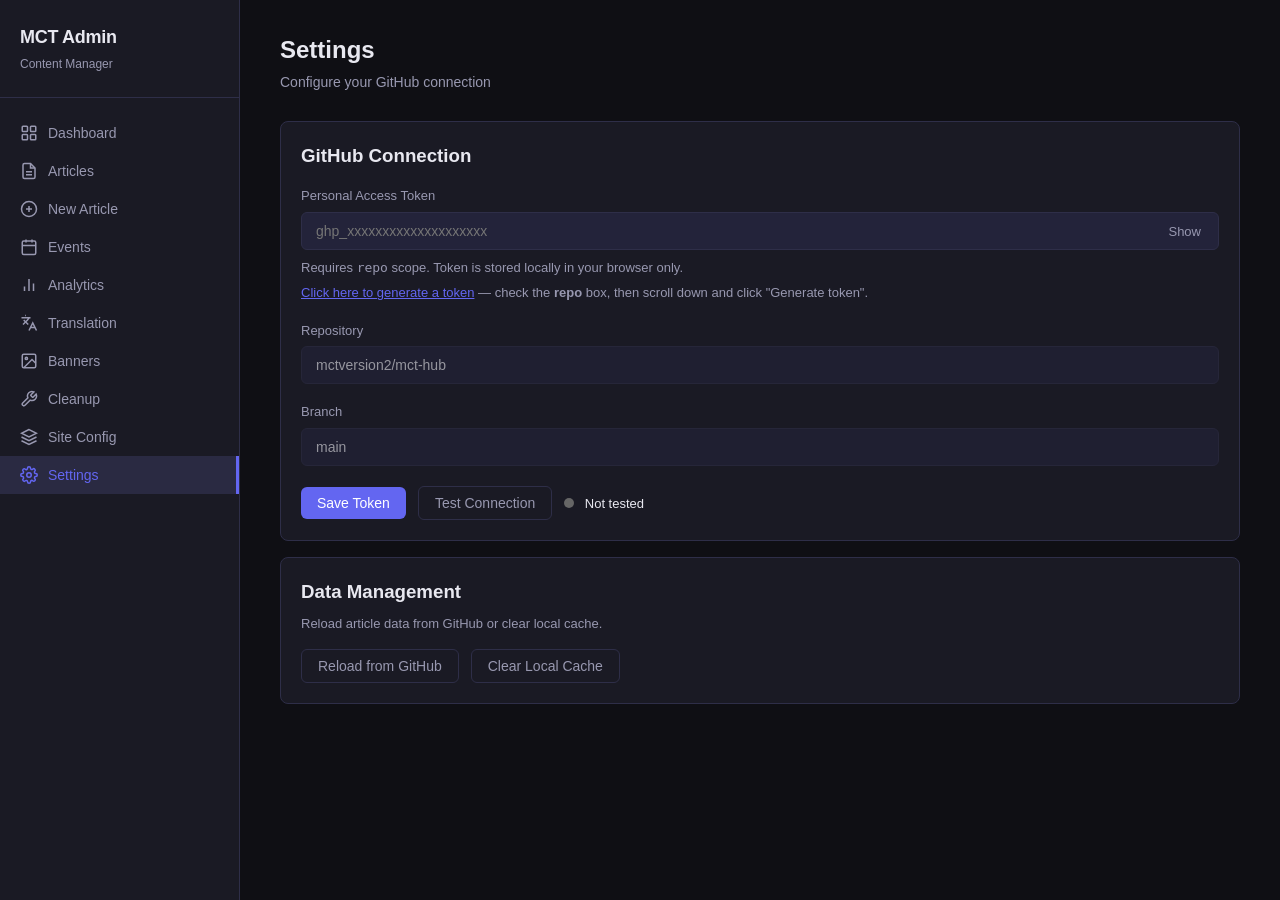
==== commit 7818952d: "Articles: sort newest first by default, add source/category filters, sort indicators" ====
--- a/admin.html
+++ b/admin.html
@@ -797,9 +797,21 @@
         </div>
         <button class="btn btn-primary" onclick="navigateTo('create')">+ New Article</button>
       </div>
-      <div class="search-bar">
-        <svg viewBox="0 0 24 24" fill="none" stroke="currentColor" stroke-width="2"><circle cx="11" cy="11" r="8"/><line x1="21" y1="21" x2="16.65" y2="16.65"/></svg>
-        <input type="text" id="articles-search" placeholder="Search articles..." oninput="filterArticles(this.value)">
+      <div style="display:flex;gap:12px;align-items:center;flex-wrap:wrap;margin-bottom:16px;">
+        <div class="search-bar" style="flex:1;min-width:200px;margin-bottom:0;">
+          <svg viewBox="0 0 24 24" fill="none" stroke="currentColor" stroke-width="2"><circle cx="11" cy="11" r="8"/><line x1="21" y1="21" x2="16.65" y2="16.65"/></svg>
+          <input type="text" id="articles-search" placeholder="Search articles..." oninput="filterArticles(document.getElementById('articles-search').value)">
+        </div>
+        <select id="articles-source-filter" class="form-select" style="width:auto;min-width:140px;" onchange="filterArticles(document.getElementById('articles-search').value)">
+          <option value="">All Sources</option>
+          <option value="website">Website</option>
+          <option value="facebook">Facebook</option>
+          <option value="mct1_facebook">MCT1 Facebook</option>
+        </select>
+        <select id="articles-category-filter" class="form-select" style="width:auto;min-width:140px;" onchange="filterArticles(document.getElementById('articles-search').value)">
+          <option value="">All Categories</option>
+        </select>
+        <span class="text-dim text-sm" id="articles-count-label"></span>
       </div>
       <div class="card" style="padding:0;overflow:hidden;">
         <div class="table-wrap">
@@ -863,8 +875,19 @@
               <input type="text" id="field-tags" class="form-input" placeholder="e.g. politics, economy, opinion">
             </div>
             <div class="form-group">
-              <label for="field-image">Image URL (optional)</label>
-              <input type="text" id="field-image" class="form-input" placeholder="https://example.com/image.jpg">
+              <label for="field-image">Banner Image (optional)</label>
+              <div style="display:flex;gap:8px;align-items:center;">
+                <input type="text" id="field-image" class="form-input" placeholder="URL or upload an image" style="flex:1;">
+                <label class="btn btn-ghost" style="cursor:pointer;white-space:nowrap;flex-shrink:0;">
+                  Upload
+                  <input type="file" id="field-image-upload" accept="image/*" style="display:none;" onchange="handleArticleImageUpload(this)">
+                </label>
+              </div>
+              <p class="text-dim text-sm mt-8">Recommended: 1200×630px, max 5MB. PNG or JPG.</p>
+              <div id="image-upload-preview" style="margin-top:8px;display:none;">
+                <img id="image-preview-img" style="max-width:200px;max-height:120px;border-radius:6px;border:1px solid var(--border);">
+                <button class="btn btn-ghost btn-sm" style="margin-left:8px;" onclick="clearImageUpload()">Remove</button>
+              </div>
             </div>
           </div>
           <div class="form-group">
@@ -1027,7 +1050,7 @@
                   <input type="file" id="evt-banner-upload" accept="image/png,image/jpeg,image/webp" style="font-size:13px;">
                   <span id="evt-banner-status" class="text-dim text-sm"></span>
                 </div>
-                <p class="text-dim text-sm mt-8">Upload a banner image (PNG/JPG/WebP). It will be saved as <code>events/event-{id}.png</code> on GitHub.</p>
+                <p class="text-dim text-sm mt-8">Recommended: 1200×630px, max 5MB. PNG/JPG/WebP. Saved as <code>events/event-{id}.png</code> on GitHub.</p>
                 <div id="evt-banner-preview" style="margin-top:12px;"></div>
               </div>
             </div>
@@ -1477,25 +1500,69 @@
 }
 
 async function getFileContentUTF8(filePath) {
+  let content = '';
+  let sha = '';
   const token = getToken();
-  // First try raw download — works for any file size, no base64 overhead
-  const rawRes = await fetch(`${API}/repos/${OWNER}/${REPO}/contents/${filePath}?ref=${BRANCH}`, {
-    headers: { 'Authorization': `Bearer ${token}`, 'Accept': 'application/vnd.github.v3.raw' }
-  });
-  if (rawRes.ok) {
-    const content = await rawRes.text();
-    // Get SHA separately for update operations
-    const metaRes = await fetch(`${API}/repos/${OWNER}/${REPO}/contents/${filePath}?ref=${BRANCH}`, {
-      headers: { 'Authorization': `Bearer ${token}`, 'Accept': 'application/vnd.github.v3+json' }
-    });
-    let sha = '';
-    if (metaRes.ok) {
-      const meta = await metaRes.json();
-      sha = meta.sha || '';
+
+  // Method 1: Try raw.githubusercontent.com (fast, no auth, no API limits)
+  try {
+    const rawUrl = `https://raw.githubusercontent.com/${OWNER}/${REPO}/${BRANCH}/${filePath}`;
+    const rawRes = await fetch(rawUrl + '?t=' + Date.now());
+    if (rawRes.ok) {
+      content = await rawRes.text();
     }
-    return { content, sha };
-  }
-  throw new Error(`File not found: ${filePath} (${rawRes.status})`);
+  } catch(e) { /* fall through to method 2 */ }
+
+  // Method 2: If raw failed, try GitHub API with raw accept header
+  if (!content && token) {
+    try {
+      const apiRes = await fetch(`${API}/repos/${OWNER}/${REPO}/contents/${filePath}?ref=${BRANCH}`, {
+        headers: { 'Authorization': `Bearer ${token}`, 'Accept': 'application/vnd.github.v3.raw' }
+      });
+      if (apiRes.ok) {
+        const text = await apiRes.text();
+        // Verify it's not a JSON error wrapper
+        if (text && !text.startsWith('{"message"')) {
+          content = text;
+        }
+      }
+    } catch(e) { /* fall through to method 3 */ }
+  }
+
+  // Method 3: GitHub API with base64 decoding (works for files < 1MB)
+  if (!content && token) {
+    try {
+      const apiRes = await fetch(`${API}/repos/${OWNER}/${REPO}/contents/${filePath}?ref=${BRANCH}`, {
+        headers: { 'Authorization': `Bearer ${token}`, 'Accept': 'application/vnd.github.v3+json' }
+      });
+      if (apiRes.ok) {
+        const data = await apiRes.json();
+        if (data.content && data.encoding === 'base64') {
+          const bytes = Uint8Array.from(atob(data.content.replace(/\n/g, '')), c => c.charCodeAt(0));
+          content = new TextDecoder('utf-8').decode(bytes);
+          sha = data.sha || '';
+        }
+        if (!sha && data.sha) sha = data.sha;
+      }
+    } catch(e) { /* all methods failed */ }
+  }
+
+  if (!content) throw new Error(`Could not load ${filePath} from any source`);
+
+  // Get SHA if we don't have it yet (needed for write operations)
+  if (!sha && token) {
+    try {
+      const metaRes = await fetch(`${API}/repos/${OWNER}/${REPO}/contents/${filePath}?ref=${BRANCH}`, {
+        headers: { 'Authorization': `Bearer ${token}`, 'Accept': 'application/vnd.github.v3+json' }
+      });
+      if (metaRes.ok) {
+        const meta = await metaRes.json();
+        sha = meta.sha || '';
+      }
+    } catch(e) { /* non-critical */ }
+  }
+
+  return { content, sha };
 }
 
 // Push multiple files in a single commit using Git Trees API
@@ -1511,12 +1578,12 @@
   const currentCommit = await ghFetch(`git/commits/${currentCommitSha}`);
   const baseTreeSha = currentCommit.tree.sha;
 
-  // 3. Create blobs for each file
+  // 3. Create blobs for each file (supports utf-8 text and base64 binary)
   showProgress('Publishing', 'Uploading files...', 30);
   const blobPromises = files.map(f =>
     ghFetch('git/blobs', {
       method: 'POST',
-      body: JSON.stringify({ content: f.content, encoding: 'utf-8' })
+      body: JSON.stringify({ content: f.content, encoding: f.encoding || 'utf-8' })
     }).then(res => ({ path: f.path, sha: res.sha, mode: '100644', type: 'blob' }))
   );
   const treeItems = await Promise.all(blobPromises);
@@ -1561,7 +1628,7 @@
   if (navBtn) navBtn.classList.add('active');
 
   if (page === 'dashboard') loadDashboard();
-  if (page === 'articles') renderArticleList();
+  if (page === 'articles') { sortFilteredArticles(); populateCategoryFilter(); renderArticleList(); }
   if (page === 'create' && editingIndex === -1) resetForm();
   if (page === 'events') loadEventsPage();
   if (page === 'analytics') loadAnalytics();
@@ -1668,7 +1735,11 @@
 
   try {
     const { content } = await getFileContentUTF8('all_articles_unified.json');
-    allArticles = JSON.parse(content);
+    const parsed = JSON.parse(content);
+    if (!Array.isArray(parsed)) {
+      throw new Error('Expected array but got ' + typeof parsed + (parsed && parsed.message ? ': ' + parsed.message : ''));
+    }
+    allArticles = parsed;
     filteredArticles = [...allArticles];
     return true;
   } catch (e) {
@@ -1749,7 +1820,16 @@
 // Article List
 // ============================================================
 function renderArticleList() {
-  if (allArticles.length === 0 && getToken()) { loadArticles().then(() => renderArticleList()); return; }
+  if (allArticles.length === 0 && getToken()) {
+    loadArticles().then(() => {
+      sortFilteredArticles();
+      populateCategoryFilter();
+      const label = document.getElementById('articles-count-label');
+      if (label) label.textContent = `${filteredArticles.length} of ${allArticles.length} articles`;
+      renderArticleList();
+    });
+    return;
+  }
 
   const tbody = document.getElementById('articles-tbody');
   const start = (currentPage - 1) * ARTICLES_PER_PAGE;
@@ -1812,27 +1892,64 @@
 
 function filterArticles(query) {
   currentPage = 1;
-  if (!query.trim()) { filteredArticles = [...allArticles]; }
-  else {
-    const q = query.toLowerCase();
-    filteredArticles = allArticles.filter(a =>
+  const q = (query || '').trim().toLowerCase();
+  const sourceFilter = document.getElementById('articles-source-filter')?.value || '';
+  const categoryFilter = document.getElementById('articles-category-filter')?.value || '';
+
+  filteredArticles = allArticles.filter(a => {
+    // Text search
+    if (q && !(
       (a.title || '').toLowerCase().includes(q) ||
       (a.category || '').toLowerCase().includes(q) ||
       (a.tags || []).some(t => t.toLowerCase().includes(q))
-    );
-  }
+    )) return false;
+    // Source filter
+    if (sourceFilter && (a.source || '') !== sourceFilter) return false;
+    // Category filter
+    if (categoryFilter && (a.category || '') !== categoryFilter) return false;
+    return true;
+  });
+
   sortFilteredArticles();
+  // Update count label
+  const label = document.getElementById('articles-count-label');
+  if (label) label.textContent = `${filteredArticles.length} of ${allArticles.length} articles`;
   renderArticleList();
+}
+
+function populateCategoryFilter() {
+  const cats = new Set();
+  allArticles.forEach(a => { if (a.category) cats.add(a.category); });
+  const select = document.getElementById('articles-category-filter');
+  if (!select) return;
+  const current = select.value;
+  select.innerHTML = '<option value="">All Categories</option>';
+  [...cats].sort().forEach(c => {
+    select.innerHTML += `<option value="${escapeHtml(c)}">${escapeHtml(c)}</option>`;
+  });
+  select.value = current;
 }
 
 function sortArticles(field) {
   if (sortField === field) sortDir = sortDir === 'asc' ? 'desc' : 'asc';
   else { sortField = field; sortDir = field === 'date' ? 'desc' : 'asc'; }
-
-  document.querySelectorAll('#page-articles th').forEach(th => th.classList.remove('sorted'));
-  // can't easily target, just re-render
+  currentPage = 1;
   sortFilteredArticles();
   renderArticleList();
+  updateSortIndicators();
+}
+
+function updateSortIndicators() {
+  document.querySelectorAll('#page-articles th[onclick]').forEach(th => {
+    const field = th.getAttribute('onclick').match(/sortArticles\('(.*?)'\)/)?.[1];
+    th.classList.toggle('sorted', field === sortField);
+    // Remove old arrows
+    const oldArrow = th.querySelector('.sort-arrow');
+    if (oldArrow) oldArrow.remove();
+    if (field === sortField) {
+      th.insertAdjacentHTML('beforeend', `<span class="sort-arrow" style="margin-left:4px;font-size:10px;">${sortDir === 'asc' ? '▲' : '▼'}</span>`);
+    }
+  });
 }
 
 function sortFilteredArticles() {
@@ -1860,6 +1977,7 @@
   document.getElementById('field-source').value = 'website';
   document.getElementById('field-tags').value = '';
   document.getElementById('field-image').value = '';
+  clearImageUpload();
   document.getElementById('field-text').value = '';
   document.getElementById('form-title').textContent = 'Create New Article';
   document.getElementById('form-subtitle').textContent = 'Write and publish a new article to the MCT portal';
@@ -1900,8 +2018,9 @@
 }
 
 document.addEventListener('DOMContentLoaded', () => {
-  // Clear old oversized cache that may be corrupted
+  // Clear old oversized caches that may be corrupted
   localStorage.removeItem('mct_articles_cache');
+  localStorage.removeItem('mct_events_cache');
 
   document.getElementById('field-text').addEventListener('input', updateWordCount);
   // Load token into settings field if present
@@ -1914,6 +2033,42 @@
   if (!token) navigateTo('settings');
   else navigateTo('dashboard');
 });
+
+// ============================================================
+// Image Upload for Articles
+// ============================================================
+let pendingArticleImage = null; // { file, dataUrl, fileName }
+
+function handleArticleImageUpload(input) {
+  const file = input.files[0];
+  if (!file) return;
+  if (file.size > 5 * 1024 * 1024) { toast('Image too large (max 5MB)', 'error'); return; }
+
+  const reader = new FileReader();
+  reader.onload = (e) => {
+    const dataUrl = e.target.result;
+    // Generate a filename based on timestamp
+    const ext = file.name.split('.').pop() || 'png';
+    const fileName = `img_${Date.now()}.${ext}`;
+    pendingArticleImage = { file, dataUrl, fileName };
+
+    // Show preview
+    document.getElementById('image-preview-img').src = dataUrl;
+    document.getElementById('image-upload-preview').style.display = 'flex';
+    document.getElementById('field-image').value = '';
+    document.getElementById('field-image').placeholder = fileName + ' (will upload on publish)';
+  };
+  reader.readAsDataURL(file);
+}
+
+function clearImageUpload() {
+  pendingArticleImage = null;
+  document.getElementById('image-upload-preview').style.display = 'none';
+  document.getElementById('image-preview-img').src = '';
+  document.getElementById('field-image').placeholder = 'URL or upload an image';
+  document.getElementById('field-image-upload').value = '';
+}
+
 
 // ============================================================
 // Publish / Update / Delete
@@ -1937,7 +2092,7 @@
   const excerpt = generateExcerpt(fullText);
 
   try {
-    showProgress('Publishing', 'Fetching latest articles from GitHub...', 5);
+    showProgress('Publishing', 'Fetching latest articles from GitHub...', 10);
 
     // Always fetch latest from GitHub
     const { content: rawContent } = await getFileContentUTF8('all_articles_unified.json');
@@ -1994,8 +2149,28 @@
     allArticles.forEach((a, i) => { a.id = 'art_' + i; });
 
     // Build files
-    showProgress('Publishing', 'Building data files...', 25);
+    showProgress('Publishing', 'Building data files...', 30);
     const files = buildDataFiles(allArticles);
+
+    // If there's an uploaded image, include it in the commit and update the article's image_url
+    if (pendingArticleImage) {
+      const base64 = pendingArticleImage.dataUrl.split(',')[1];
+      const ext = pendingArticleImage.fileName.split('.').pop() || 'png';
+      const imgPath = `images/img_${Date.now()}.${ext}`;
+      const imgUrl = `https://raw.githubusercontent.com/${OWNER}/${REPO}/${BRANCH}/${imgPath}`;
+      files.push({ path: imgPath, content: base64, encoding: 'base64' });
+
+      // Update the article we just created/modified with the image URL
+      if (editingIndex >= 0 && editingIndex < allArticles.length) {
+        allArticles[editingIndex].image_url = imgUrl;
+      } else {
+        allArticles[allArticles.length - 1].image_url = imgUrl;
+      }
+      // Rebuild data files with updated image URL
+      files.length = 0;
+      buildDataFiles(allArticles).forEach(f => files.push(f));
+      files.push({ path: imgPath, content: base64, encoding: 'base64' });
+    }
 
     // Push all files in one commit
     await pushFiles(files, commitMsg);
@@ -2169,12 +2344,16 @@
 // Parse the events-calendar.js file to extract the MCT_EVENTS array
 function parseEventsJS(jsContent) {
   try {
+    if (!jsContent || jsContent.length < 10) {
+      throw new Error('Empty or too short content (length: ' + (jsContent ? jsContent.length : 0) + ')');
+    }
     // Extract the array portion between [ and ];
     const start = jsContent.indexOf('[');
     const end = jsContent.lastIndexOf(']');
-    if (start === -1 || end === -1) throw new Error('Could not find MCT_EVENTS array');
+    if (start === -1 || end === -1) {
+      throw new Error('Could not find MCT_EVENTS array. Content starts with: ' + jsContent.substring(0, 80));
+    }
     const arrayStr = jsContent.substring(start, end + 1);
-    // Use Function constructor to safely parse (it's just data)
     const fn = new Function('return ' + arrayStr);
     return fn();
   } catch (e) {
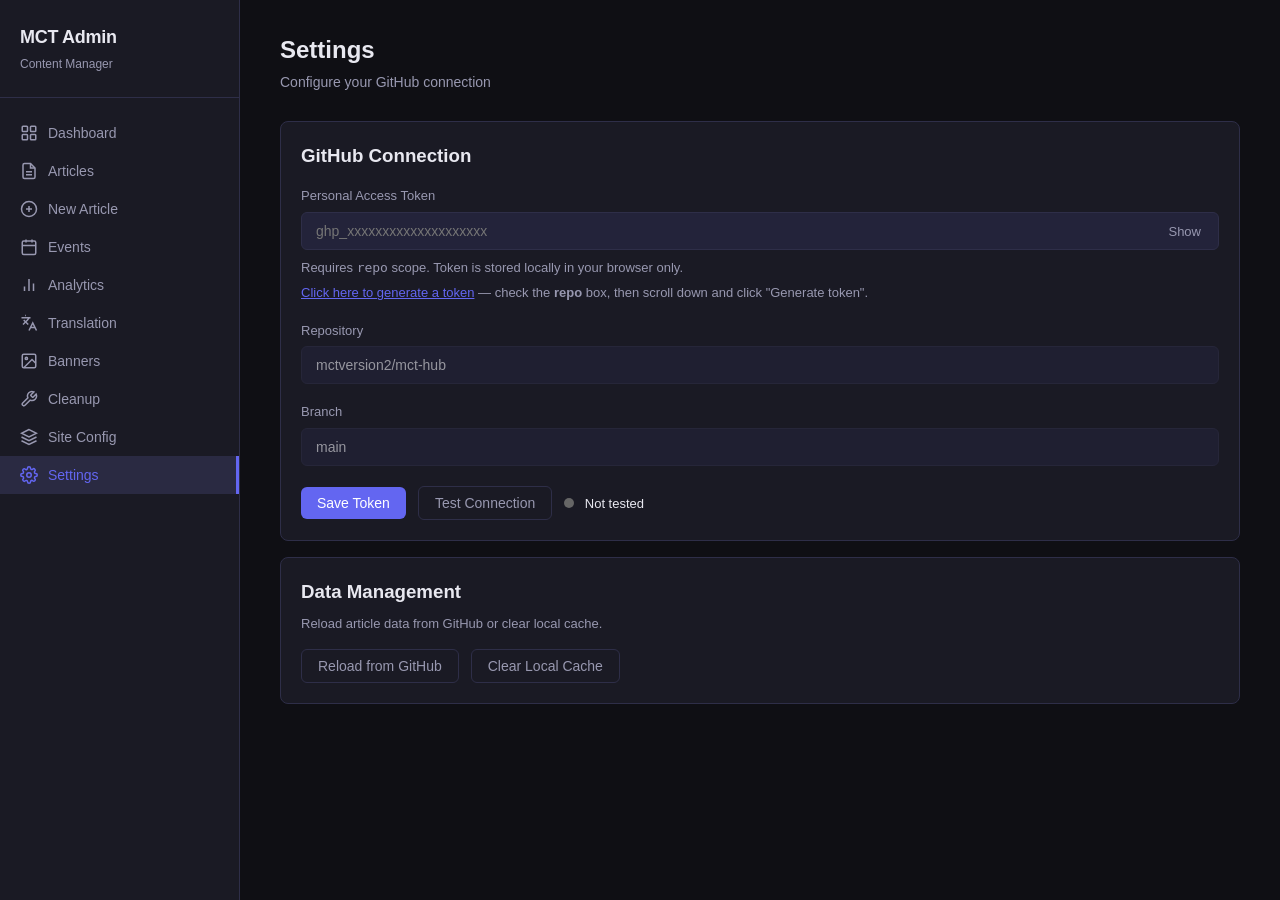
==== commit 0165e436: "Fix: restore image URLs from Facebook CDN, revert image_url to image field" ====
--- a/admin.html
+++ b/admin.html
@@ -1996,7 +1996,7 @@
   document.getElementById('field-category').value = a.category || 'News';
   document.getElementById('field-source').value = a.source || 'website';
   document.getElementById('field-tags').value = (a.tags || []).join(', ');
-  document.getElementById('field-image').value = a.image_url || '';
+  document.getElementById('field-image').value = a.image || '';
   document.getElementById('field-text').value = a.full_text || a.text || '';
   document.getElementById('form-title').textContent = 'Edit Article';
   document.getElementById('form-subtitle').textContent = `Editing: ${a.title || 'Untitled'}`;
@@ -2115,7 +2115,7 @@
         text: fullText,
         word_count: wordCount,
         read_time: readTime,
-        image_url: imageUrl || existing.image_url || ''
+        image: imageUrl || existing.image || ''
       };
       commitMsg = `Update article: ${title}`;
     } else {
@@ -2134,7 +2134,7 @@
         word_count: wordCount,
         read_time: readTime,
         url: '',
-        image_url: imageUrl || '',
+        image: imageUrl || '',
         fb_post_id: '',
         reactions: 0,
         comments: 0,
@@ -2162,9 +2162,9 @@
 
       // Update the article we just created/modified with the image URL
       if (editingIndex >= 0 && editingIndex < allArticles.length) {
-        allArticles[editingIndex].image_url = imgUrl;
+        allArticles[editingIndex].image = imgUrl;
       } else {
-        allArticles[allArticles.length - 1].image_url = imgUrl;
+        allArticles[allArticles.length - 1].image = imgUrl;
       }
       // Rebuild data files with updated image URL
       files.length = 0;
@@ -2216,7 +2216,7 @@
     reactions: a.reactions || 0,
     comments: a.comments || 0,
     shares: a.shares || 0,
-    image_url: a.image_url || ''
+    image: a.image || ''
   }));
   files.push({
     path: 'articles-meta.js',
